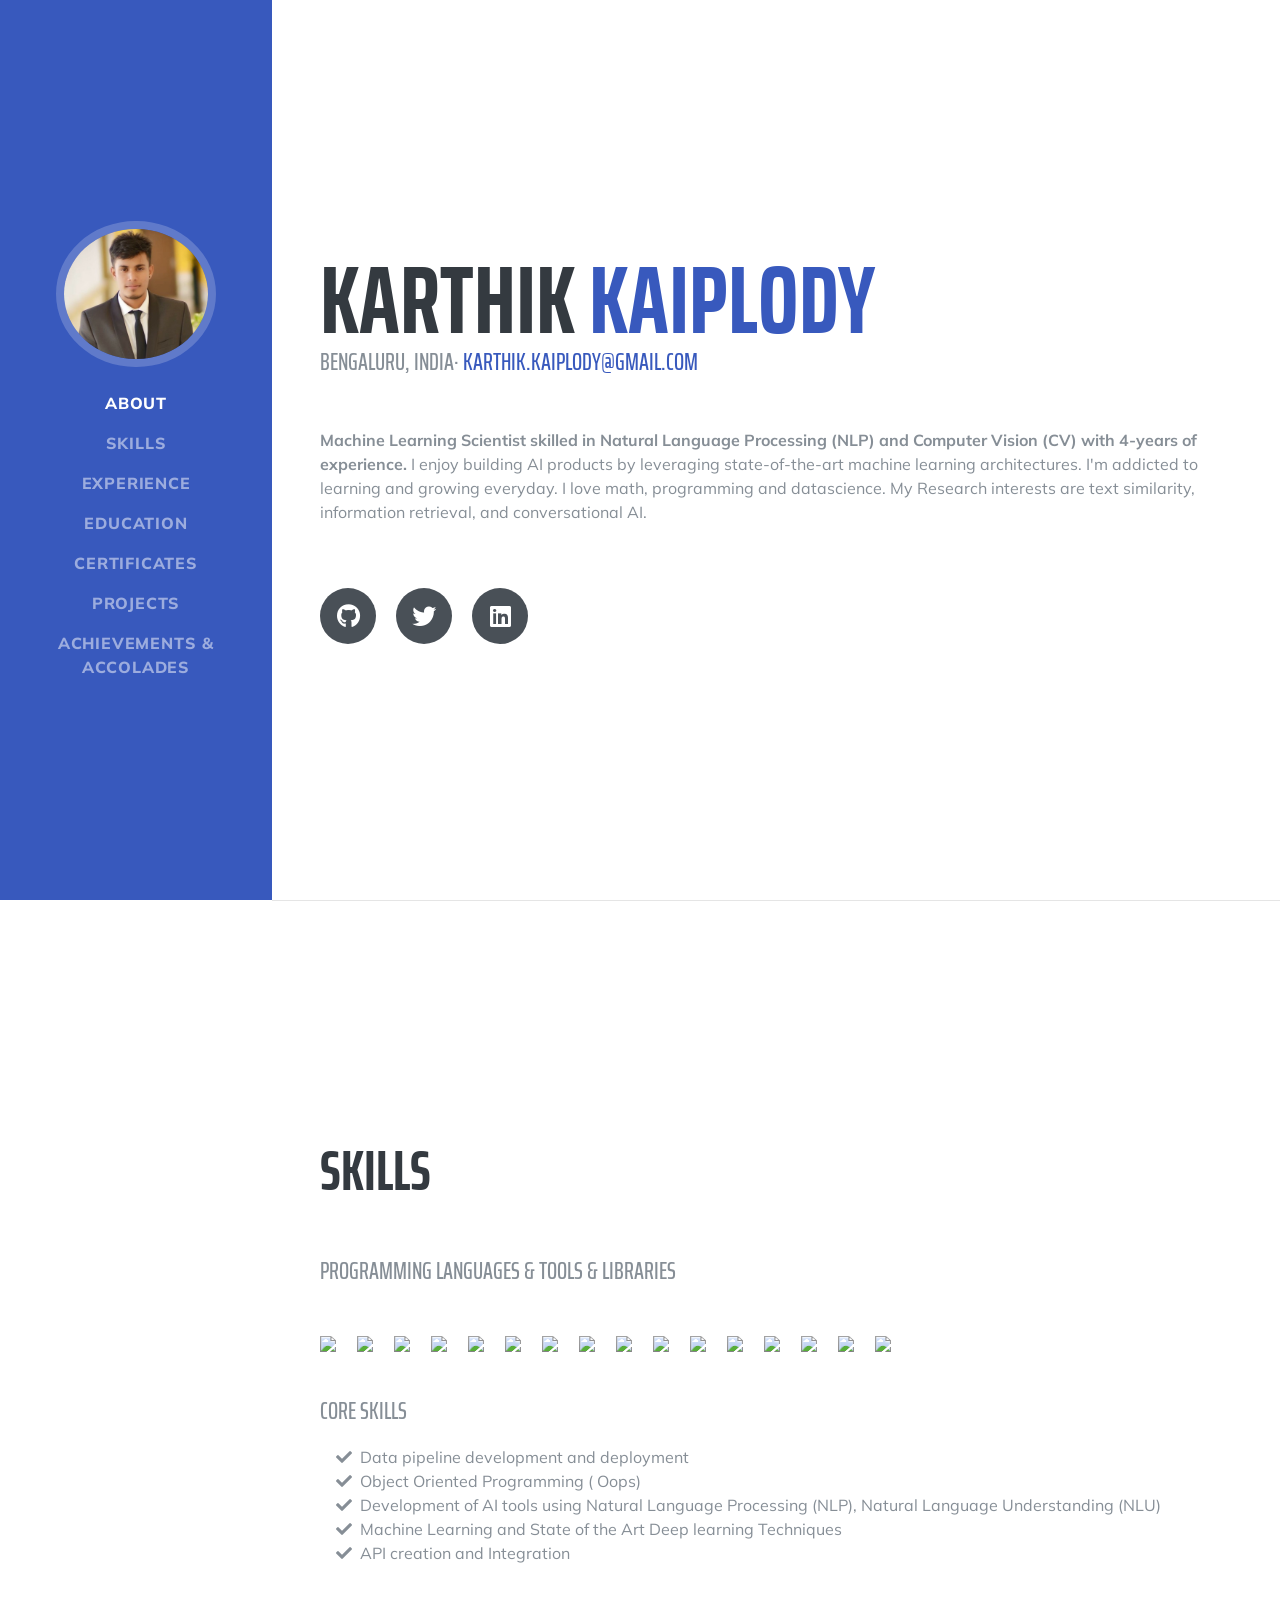
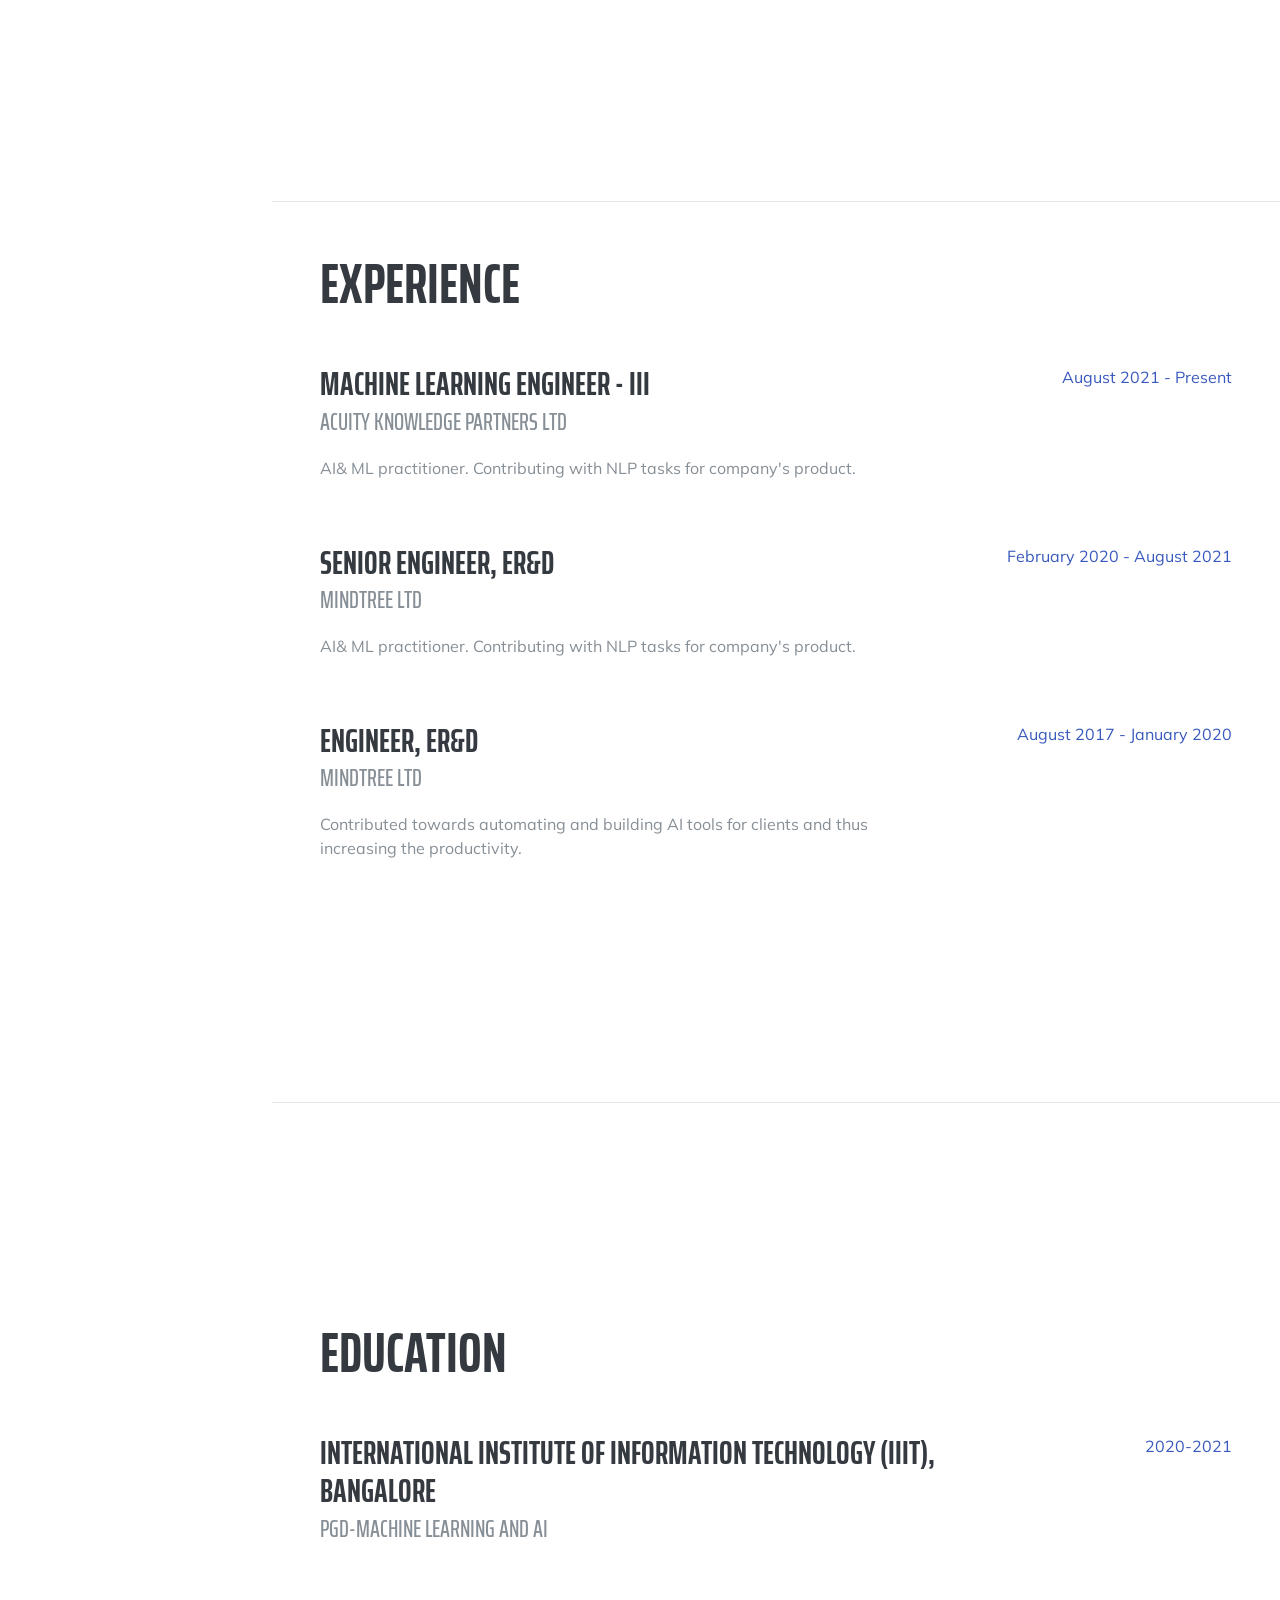
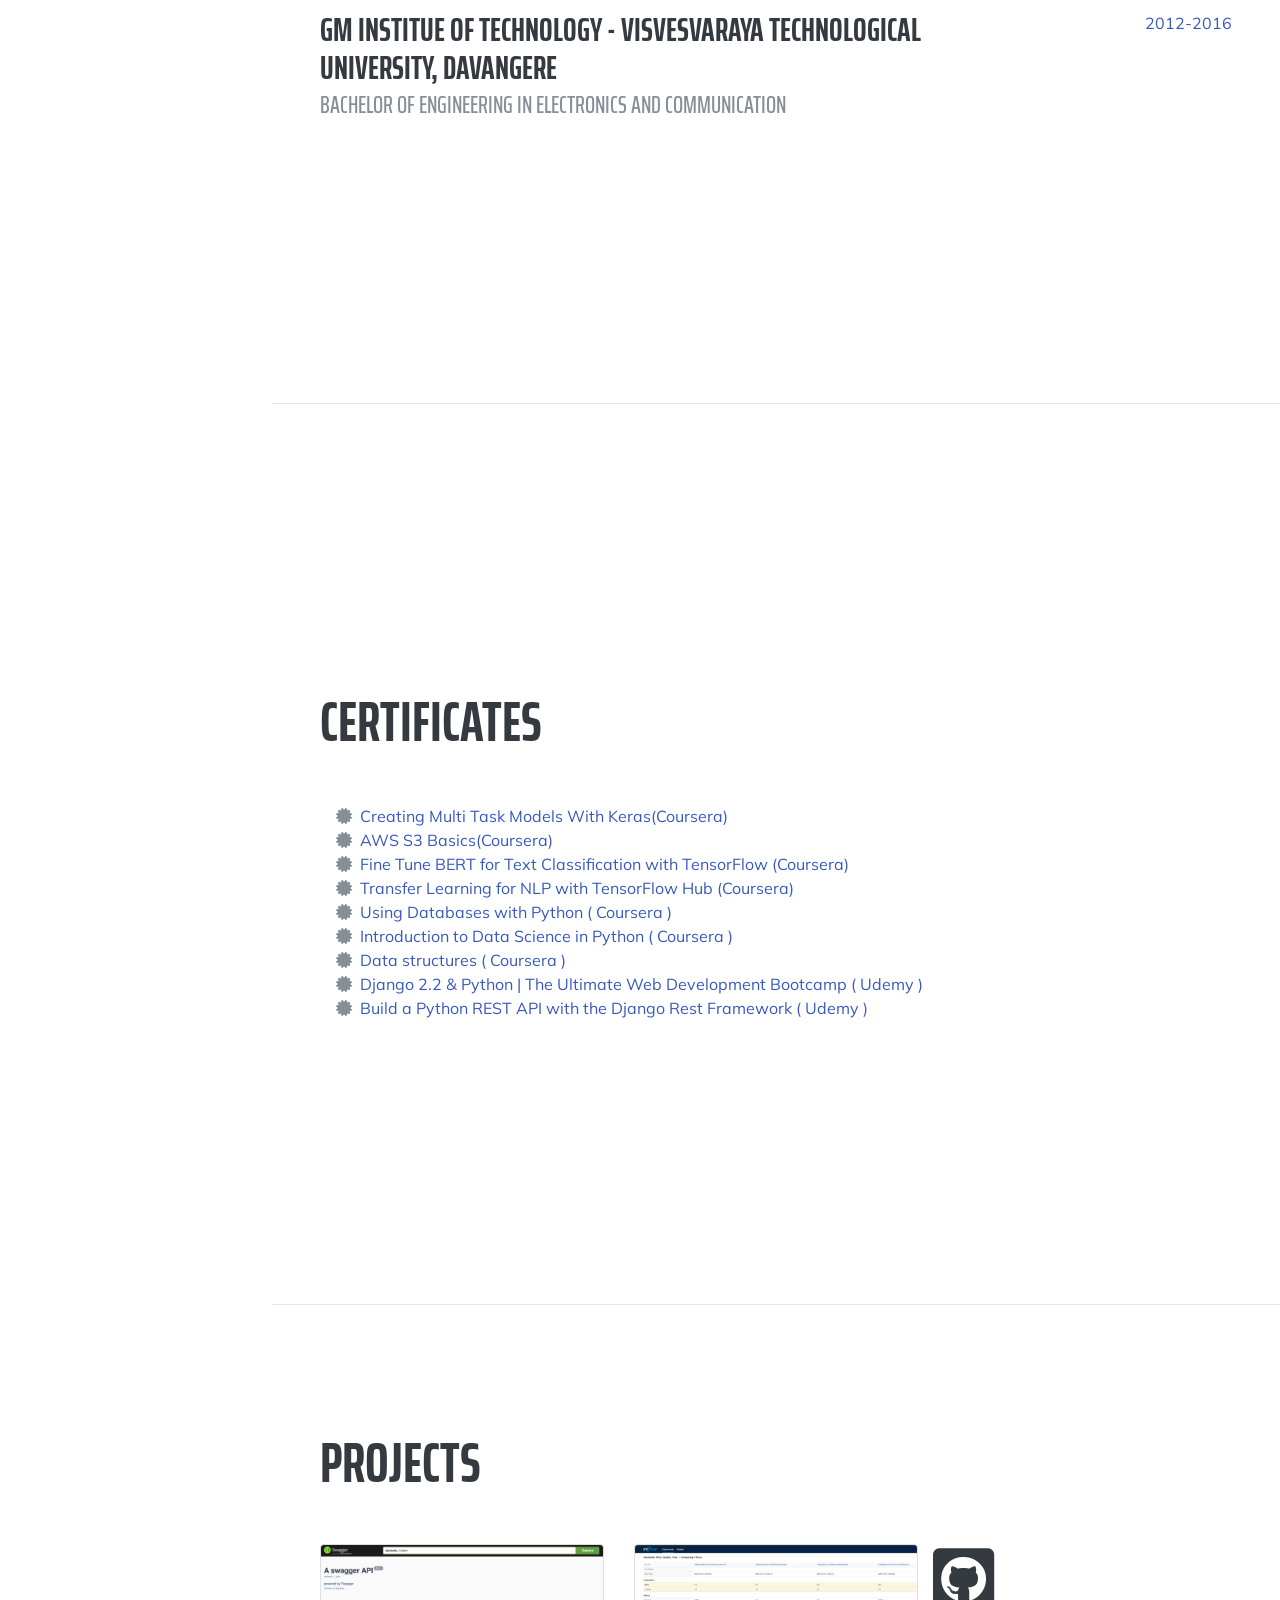
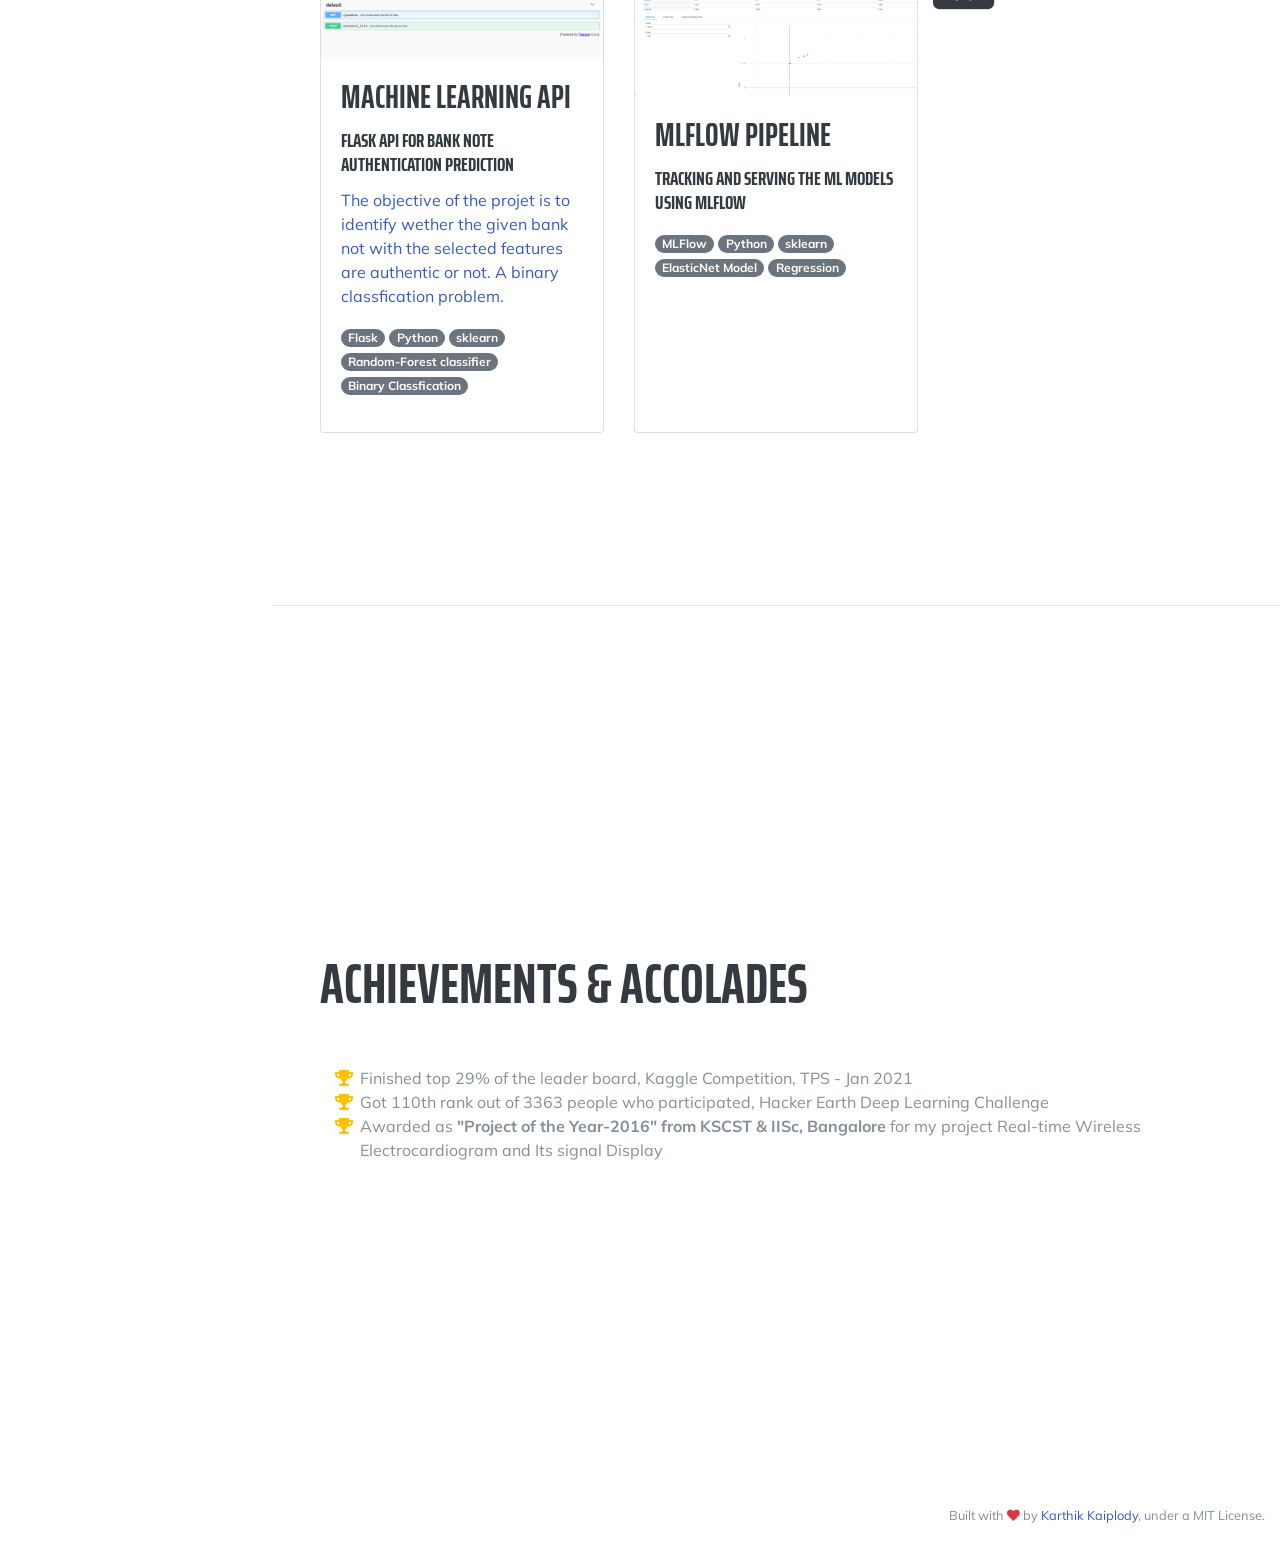
==== index.html @ 8c242974 "Update index.html" ====
<!DOCTYPE html>
<html lang="en">

<head>

  <meta charset="utf-8">
  <meta name="viewport" content="width=device-width, initial-scale=1, shrink-to-fit=no">
  <meta name="description" content="Machine Learning Engineer | Msc in ML & AI @LJMU | NLP">
  <meta name="author" content="Karthik Kaiplody <karthik.kaiplody@gmail.com>">

  <title>Portfolio - Karthik Kaiplody</title>

  <!-- Bootstrap core CSS -->
  <link href="static/vendor/bootstrap/css/bootstrap.min.css" rel="stylesheet">

  <!-- Custom fonts for this template -->
  <link href="https://fonts.googleapis.com/css?family=Saira+Extra+Condensed:500,700" rel="stylesheet">
  <link href="https://fonts.googleapis.com/css?family=Muli:400,400i,800,800i" rel="stylesheet">
  <link href="static/vendor/fontawesome-free/css/all.min.css" rel="stylesheet">

  <!-- Custom styles for this template -->
  <link href="static/css/resume.css" rel="stylesheet">
  <link rel="shortcut icon" href="static/img/K_Logo.png" type="image/x-icon">

</head>

<body id="page-top">

  <nav class="navbar navbar-expand-lg navbar-dark bg-primary fixed-top" id="sideNav">
    <a class="navbar-brand js-scroll-trigger" href="#page-top">
      <span class="d-block d-lg-none text-white subheading">Karthik Kaiplody</span>
      <span class="d-none d-lg-block">
        <img class="img-fluid img-profile rounded-circle mx-auto mb-2" src="static/img/ProfilePic.JPG" alt="">
      </span>
    </a>
    <button class="navbar-toggler" type="button" data-toggle="collapse" data-target="#navbarSupportedContent" aria-controls="navbarSupportedContent" aria-expanded="false" aria-label="Toggle navigation">
      <span class="navbar-toggler-icon"></span>
    </button>
    <div class="collapse navbar-collapse" id="navbarSupportedContent">
      <ul class="navbar-nav">
        <li class="nav-item">
          <a class="nav-link js-scroll-trigger" href="#about">About</a>
        </li>
        <li class="nav-item">
          <a class="nav-link js-scroll-trigger" href="#skills">Skills</a>
        </li>
        <li class="nav-item">
          <a class="nav-link js-scroll-trigger" href="#experience">Experience</a>
        </li>
        <li class="nav-item">
          <a class="nav-link js-scroll-trigger" href="#education">Education</a>
        </li>
         <li class="nav-item">
          <a class="nav-link js-scroll-trigger" href="#certificates">Certificates</a>
        </li>
        <li class="nav-item">
          <a class="nav-link js-scroll-trigger" href="#projects">Projects</a>
        </li> 
        <li class="nav-item">
          <a class="nav-link js-scroll-trigger" href="#awards">ACHIEVEMENTS &amp; ACCOLADES</a>
        </li>
      </ul>
    </div>
  </nav>

  <div class="container-fluid p-0">

    <section class="resume-section p-3 p-lg-5 d-flex align-items-center" id="about">
      <div class="w-100">
        <h1 class="mb-0">Karthik
          <span class="text-primary">Kaiplody</span>
        </h1>
        <div class="subheading mb-5">
          Bengaluru, India·
          <!-- (9611) ASK-4-IT! · -->
          <a href="mailto:karthik.kaiplody@gmail.com">karthik.kaiplody@gmail.com</a>
        </div>
        <p class="lead mb-5"><p><b>Machine Learning Scientist skilled in Natural Language Processing (NLP) and Computer Vision (CV) with 4-years of experience.</b> I enjoy building AI products by leveraging state-of-the-art machine learning architectures. I'm addicted to learning and growing everyday. I love math, programming and datascience. My Research interests are text similarity, information retrieval, and conversational AI.</p>
</p>
        <div class="social-icons">
        
        <br></br>
          
          <a href="https://github.com/KarthikKaiplody/" target="_blank">
            <i class="fab fa-github"></i>
          </a>
          
          <a href="https://twitter.com/KarthikKaiplody/" target="_blank">
            <i class="fab fa-twitter"></i>
          </a>
          
          <a href="https://www.linkedin.com/in/karthikkaiplody/" target="_blank">
            <i class="fab fa-linkedin"></i>
          </a>
          
        
<!--           
          <a href="" target="_blank">
            <i class="fab fa-dev"></i>
          </a> -->
          
          <!-- <a href="https://medium.com/@" target="_blank">
            <i class="fab fa-medium"></i>
          </a> -->
          
        </div>
      </div>
    </section>

    <hr class="m-0">

    <section class="resume-section p-3 p-lg-5 d-flex align-items-center" id="skills">
      <div class="w-100">
        <h2 class="mb-5">Skills</h2>

        <div class="subheading mb-3">Programming Languages &amp; Tools & Libraries</div>
        <ul class="list-inline dev-icons">
          
          <!-- <li class="list-inline-item">
            <i class="fab fa-python"></i>
          </li>
          
          <li class="list-inline-item">
            <i class="fab fa-markdown"></i>
          </li>
          
          <li class="list-inline-item">
            <i class="fab fa-git-alt"></i>
          </li>
          
          <li class="list-inline-item">
            <i class="fab fa-github"></i>
          </li>
          
          <li class="list-inline-item">
            <i class="fab fa-docker"></i>
          </li>
          
          <li class="list-inline-item">
            <i class="fab fa-digital-ocean"></i>
          </li>
          
          <li class="list-inline-item">
            <i class="fab fa-google"></i>
          </li>
          
          <li class="list-inline-item">
            <i class="fab fa-google-drive"></i>
          </li>
          
          <li class="list-inline-item">
            <i class="fab fa-slack"></i>
          </li>
          
          <li class="list-inline-item">
            <i class="fab fa-trello"></i>
          </li> -->
          
          <!-- <li class="list-inline-item">
            <i class="fab fa-apple"></i>
          </li>
          
          <li class="list-inline-item">
            <i class="fab fa-linux"></i>
          </li> -->
          
           
          <li class="list-inline-item">
            <i class="fab"><img height="50" src="https://www.vectorlogo.zone/logos/python/python-ar21.svg"></i>
          </li> 
          
          <li class="list-inline-item">
            <i class="fab"><img height="40" src="https://upload.wikimedia.org/wikipedia/commons/0/05/Scikit_learn_logo_small.svg"></i>
          </li>

          <li class="list-inline-item">
            <i class="fab"><img height="30" src="https://upload.wikimedia.org/wikipedia/commons/a/ae/Keras_logo.svg"></i>
          </li>
          
          <li class="list-inline-item">
            <i class="fab"><img height="50" src="https://www.vectorlogo.zone/logos/tensorflow/tensorflow-ar21.svg"></i>
          </li> 

          <li class="list-inline-item">
            <i class="fab"><img height="50" src="https://www.vectorlogo.zone/logos/pytorch/pytorch-ar21.svg"></i>
          </li> 
          <li class="list-inline-item">
            <i class="fab"><img height="50" src="https://upload.wikimedia.org/wikipedia/commons/3/31/NumPy_logo_2020.svg"></i>
          </li> 
          <li class="list-inline-item">
            <i class="fab"><img height="50" src="https://upload.wikimedia.org/wikipedia/commons/e/ed/Pandas_logo.svg"></i>
          </li>
          <li class="list-inline-item">
            <i class="fab"><img height="30" src="https://upload.wikimedia.org/wikipedia/commons/e/e4/Rasa_nlu_horizontal_purple.svg"></i>
          </li>
          
          
          <li class="list-inline-item">
            <i class="fab"><img height="50" src="https://www.vectorlogo.zone/logos/amazon_aws/amazon_aws-ar21.svg"></i>
          </li> 
          <li class="list-inline-item">
            <i class="fab"><img height="30" src="https://upload.wikimedia.org/wikipedia/commons/8/88/SpaCy_logo.svg"></i>
          </li>
<!--           
          <li class="list-inline-item">
            <i class="fab"><img height="30" src=""></i>
          </li> -->
          
          
          <li class="list-inline-item">
            <i class="fab"><img height="50" src="https://www.vectorlogo.zone/logos/linux/linux-ar21.svg"></i>
          </li> 
          <li class="list-inline-item">
            <i class="fab"><img height="30" src="https://www.vectorlogo.zone/logos/mysql/mysql-horizontal.svg"></i>
          </li> 
          <li class="list-inline-item">
            <i class="fab"><img height="30"src="https://www.vectorlogo.zone/logos/postgresql/postgresql-horizontal.svg"></i>
          </li> 
          <li class="list-inline-item">
            <i class="fab"><img height="30" src="https://www.vectorlogo.zone/logos/djangoproject/djangoproject-ar21.svg"></i>
          </li> 
          <li class="list-inline-item">
            <i class="fab"><img height="50" src="https://www.vectorlogo.zone/logos/pocoo_flask/pocoo_flask-ar21.svg"></i>
          </li> 
          <li class="list-inline-item">
            <i class="fab"><img height="50" src="https://www.vectorlogo.zone/logos/digitalocean/digitalocean-ar21.svg"></i>
          </li> 
         
        </ul>
         
        <div class="subheading mb-3">Core Skills</div>
        <ul class="fa-ul mb-0">
            <!-- <i class="fa-li fa fa-check"></i> -->
            <!-- APIs and web development, MongoDB</li> -->
            <li>
              <i class="fa-li fa fa-check"></i>
              Data pipeline development and deployment
            <li>
              <i class="fa-li fa fa-check"></i>
              Object Oriented Programming ( Oops) 
          <li>
            <i class="fa-li fa fa-check"></i>
            Development of AI tools using Natural Language Processing (NLP), Natural Language Understanding (NLU)</li>
          <li>
            <i class="fa-li fa fa-check"></i>
            Machine Learning and State of the Art Deep learning Techniques</li>
          <li>
            <i class="fa-li fa fa-check"></i>
            API creation and Integration</li>
          
          <!-- <li>
            <i class="fa-li fa fa-check"></i>
            Web scraping and web automation</li>
          <li>   -->
        </ul>
      </div>
    </section>

    <hr class="m-0">

    <section class="resume-section p-3 p-lg-5 d-flex justify-content-center" id="experience">
      <div class="w-100">
        <h2 class="mb-5">Experience</h2>

        <div class="resume-item d-flex flex-column flex-md-row justify-content-between mb-5">
          <div class="resume-content">
            <h3 class="mb-0">Machine Learning Engineer - III</h3>
            <div class="subheading mb-3">Acuity Knowledge Partners Ltd</div>
            <p>AI& ML practitioner. Contributing with NLP tasks for company&#39;s product.
</p>
            
            <!-- <p><a href="">Reference link.</a></p>
             -->
          </div>
          <div class="resume-date text-md-right">
            <span class="text-primary">August 2021 - Present</span>
          </div>
        </div>
        
        
        <div class="resume-item d-flex flex-column flex-md-row justify-content-between mb-5">
          <div class="resume-content">
            <h3 class="mb-0">Senior Engineer, ER&D</h3>
            <div class="subheading mb-3">Mindtree Ltd</div>
            <p>AI& ML practitioner. Contributing with NLP tasks for company&#39;s product.
</p>
            
            <!-- <p><a href="">Reference link.</a></p>
             -->
          </div>
          <div class="resume-date text-md-right">
            <span class="text-primary">February 2020 - August 2021</span>
          </div>
        </div>
        
        
        
        <div class="resume-item d-flex flex-column flex-md-row justify-content-between mb-5">
          <div class="resume-content">
            <h3 class="mb-0">Engineer, ER&D</h3>
            <div class="subheading mb-3">Mindtree Ltd</div>
            <p>Contributed towards automating and building AI tools for clients and thus increasing the productivity.
</p>
            
            <!-- <p><a href="">Reference link.</a></p> -->
            
          </div>
          <div class="resume-date text-md-right">
            <span class="text-primary">August 2017 - January 2020</span>
          </div>
        </div>
    </section>

    <hr class="m-0">

    <section class="resume-section p-3 p-lg-5 d-flex align-items-center" id="education">
      <div class="w-100">
        <h2 class="mb-5">Education</h2>
       
<!--         <div class="resume-item d-flex flex-column flex-md-row justify-content-between mb-5">
          <div class="resume-content">
            <h3 class="mb-0">Liverpool John Moores University, United Kingdom</h3>
            <div class="subheading mb-3">Master of Science in Machine Learning & AI </div>
            <div></div>
            <p></p>
          </div>
          <div class="resume-date text-md-right">
            <span class="text-primary">2020 - Present</span>
          </div>
        </div>
         -->
        
        
        <div class="resume-item d-flex flex-column flex-md-row justify-content-between mb-5">
          <div class="resume-content">
            <h3 class="mb-0">International Institute of Information Technology (IIIT), Bangalore</h3>
            <div class="subheading mb-3">PGD-Machine learning and AI</div>
            <div></div>
            <p></p>
          </div>
          <div class="resume-date text-md-right">
            <span class="text-primary">2020-2021</span>
          </div>
        </div>
        
        
        
        <div class="resume-item d-flex flex-column flex-md-row justify-content-between mb-5">
          <div class="resume-content">
            <h3 class="mb-0">GM Institue of Technology - Visvesvaraya Technological University, Davangere</h3>
            <div class="subheading mb-3">Bachelor of Engineering in Electronics and Communication</div>
            <div></div>
            <p></p>
          </div>
          <div class="resume-date text-md-right">
            <span class="text-primary">2012-2016</span>
          </div>
        </div>
        
        
        
        <!-- <p>For a detailed reference about this section, please visit <a href="" target="_blank">this link</a>.</p> -->
        
        
      </div>
    </section>

    <hr class="m-0">

<!-- Certificates -->
    <section class="resume-section p-3 p-lg-5 d-flex align-items-center" id="certificates">
      <div class="w-100">
        <h2 class="mb-5">Certificates</h2>
        <ul class="fa-ul mb-0">
          <li>
            <i class="fa-li fa fa-certificate"></i>
            <a href="https://www.coursera.org/account/accomplishments/certificate/TMHFP973WDZ8"> Creating Multi Task Models With Keras(Coursera)</a> 
          <li>
            <i class="fa-li fa fa-certificate"></i>
            <a href="https://www.coursera.org/account/accomplishments/certificate/RWXEYRHFT66J"> AWS S3 Basics(Coursera)</a> 
          <li>
            <i class="fa-li fa fa-certificate"></i>
            <a href="https://www.coursera.org/account/accomplishments/certificate/PGAU36YNH8A8">Fine Tune BERT for Text Classification with TensorFlow (Coursera)</a> 
          <li>
            <i class="fa-li fa fa-certificate"></i>
            <a href="https://www.coursera.org/account/accomplishments/certificate/8HBQ4E83Y885">Transfer Learning for NLP with TensorFlow Hub (Coursera)</a> 
          <li>
            <i class="fa-li fa fa-certificate"></i>
            <a href="https://coursera.org/share/9dacb04a7462bedfce28c440a9e61e9b"> Using Databases with Python ( Coursera )</a>  
          <li>
            <i class="fa-li fa fa-certificate"></i>
            <a href="https://coursera.org/share/ae521ed28606b5bf72441e25f0d8a642">Introduction to Data Science in Python ( Coursera )</a>
          <li>
            <i class="fa-li fa fa-certificate"></i>        
            <a href="https://coursera.org/share/e1729cd5aeaa2b83625085910c49bb72">Data structures ( Coursera )</a> 
          <li>
            <i class="fa-li fa fa-certificate"></i>        
            <a href="https://www.udemy.com/certificate/UC-TWPWUTTP/">Django 2.2 &amp; Python | The Ultimate Web Development Bootcamp  ( Udemy )</a>     
          <li>
            <i class="fa-li fa fa-certificate"></i>        
            <a href="https://www.udemy.com/certificate/UC-BDQFC0GH/"> Build a Python REST API with the Django Rest Framework ( Udemy )</a>   
        </ul> 
      
    </section>


    <hr class="m-0">

    <section class="resume-section p-3 p-lg-5 d-flex align-items-center" id="projects">
      <div class="w-100">
        <h2 class="mb-5">Projects</h2>
        <!-- <p> This section contains awesome projects that I've worked on</p> -->
        <!-- Begins card -->
        <div class="row">
          <div class="col-md-4 mb-5">
            <div class="card h-100">
              <a href="https://github.com/KarthikKaiplody/ML_Apps/tree/master/Bank_Note_Authentication_App"><img src="static/img/API_screenshot.png" class="card-img-top" alt="project-name">
              <div class="card-body">
                <h3 class="card-title">Machine Learning API</h3>
                <h5 class="card-title">Flask API For Bank Note Authentication Prediction</h5>
                <p class="card-text">The objective of the projet is to identify wether the given bank not with the selected features are authentic or not. A binary classfication problem.</p>
                <p>
                  <span class="badge badge-pill badge-secondary">Flask</span>
                  <span class="badge badge-pill badge-secondary">Python</span>
                  <span class="badge badge-pill badge-secondary">sklearn</span>
                  <span class="badge badge-pill badge-secondary">Random-Forest classifier</span>
                  <span class="badge badge-pill badge-secondary">Binary Classfication</span>
                </p>
              </a>
              </div>
              <!-- <div class="card-footer">
                
                <a href="https://github.com/KarthikKaiplody/ML_Apps/tree/master/Bank_Note_Authentication_App" class="text-dark" target="_blank">
                  <i class="fab fa-github-square fa-2x"></i>
                </a>
                
                <a href="https://github.com/KarthikKaiplody/ML_Apps/tree/master/Bank_Note_Authentication_App" class="btn btn-dark float-right" target="_blank">View project</a>
              </div> -->
            </div>
          </div>
          <div class="col-md-4 mb-5">
            <div class="card h-100">
              <a href="https://github.com/karthikkaiplody/MLFlow-Prod"><img src="static/img/MLFlow_Dashboard.png" class="card-img-top" alt="project-name">
              <div class="card-body">
              <h3 class="card-title">MLFlow pipeline</h3>
              <h5 class="card-title">Tracking and Serving the ML models using MLFlow</h5>
              <p class="card-text"></p>
               <p>
                 <span class="badge badge-pill badge-secondary">MLFlow</span>
                 <span class="badge badge-pill badge-secondary">Python</span>
                 <span class="badge badge-pill badge-secondary">sklearn</span>
                 <span class="badge badge-pill badge-secondary">ElasticNet Model</span>
                 <span class="badge badge-pill badge-secondary">Regression</span>
               </p>
              </a>
              </div>
            </div>
          </div>
  
              
                  
          <!-- <div class="col-md-4 mb-5">
            <div class="card h-100">
              <img src="" class="card-img-top" alt="project-name1">
              <div class="card-body">
                <h3 class="card-title">project-name1</h3>
                <h5 class="card-title">Deep Learning Project</h5>
                <p class="card-text">description</p>
                <p>
                  
                  <span class="badge badge-pill badge-secondary">Python</span>
                  
                  <span class="badge badge-pill badge-secondary">Tensorflow 2.0</span>
                  
                  <span class="badge badge-pill badge-secondary">Keras</span>
                  
                  <span class="badge badge-pill badge-secondary">Deep Learning</span>
                  
                </p>
              </div>
              <div class="card-footer">
                
                <a href="" class="text-dark" target="_blank">
                  <i class="fab fa-github-square fa-2x"></i>
                </a>
                
                <a href="" class="btn btn-dark float-right" target="_blank">View project</a>
              </div>
            </div>
          </div> -->
          
          <a href="https://github.com/karthikkaiplody" class="text-dark" target="_blank" >
            <i class="fab fa-github-square fa-2x " style="font-size: 70px;"></i>
          </a>    
    </section>
    

    <hr class="m-0">

    <section class="resume-section p-3 p-lg-5 d-flex align-items-center" id="awards">
      <div class="w-100">
        <h2 class="mb-5">ACHIEVEMENTS &amp; ACCOLADES</h2>
        <ul class="fa-ul mb-0">
          
          <li>
            <i class="fa-li fa fa-trophy text-warning"></i>
            Finished top 29% of the leader board, Kaggle Competition, TPS - Jan 2021</li>
          <li>
            <i class="fa-li fa fa-trophy text-warning"></i>
            Got 110th rank out of 3363 people who participated, Hacker Earth Deep Learning Challenge</li>
          <li>
            <i class="fa-li fa fa-trophy text-warning"></i>
            Awarded as <b>"Project of the Year-2016" from KSCST & IISc, Bangalore</b> for my project Real-time Wireless Electrocardiogram and Its signal Display</li>  

          
        </ul>
      </div>
    </section>
    
    <div class="container">
    <p class="small float-right">Built with <i class="fas fa-heart text-danger"></i> by <a href="#" target="_blank">Karthik Kaiplody</a>, under a MIT License.</p>
    </div>
  </div>

  <!-- Bootstrap core JavaScript -->
  <script src="static/vendor/jquery/jquery.min.js"></script>
  <script src="static/vendor/bootstrap/js/bootstrap.bundle.min.js"></script>

  <!-- Plugin JavaScript -->
  <script src="static/vendor/jquery-easing/jquery.easing.min.js"></script>

  <!-- Custom scripts for this template -->
  <script src="static/js/resume.min.js"></script>

</body>

</html>
---- static/css/resume.css ----
/*!
 * Start Bootstrap - Resume v5.0.7 (https://startbootstrap.com/template-overviews/resume)
 * Copyright 2013-2019 Start Bootstrap
 * Licensed under MIT (https://github.com/BlackrockDigital/startbootstrap-resume/blob/master/LICENSE)
 */

body {
  font-family: 'Muli', -apple-system, BlinkMacSystemFont, 'Segoe UI', Roboto, 'Helvetica Neue', Arial, sans-serif, 'Apple Color Emoji', 'Segoe UI Emoji', 'Segoe UI Symbol', 'Noto Color Emoji';
  padding-top: 54px;
  color: #868e96;
}

@media (min-width: 992px) {
  body {
    padding-top: 0;
    padding-left: 17rem;
  }
}

h1,
h2,
h3,
h4,
h5,
h6 {
  font-family: 'Saira Extra Condensed', -apple-system, BlinkMacSystemFont, 'Segoe UI', Roboto, 'Helvetica Neue', Arial, sans-serif, 'Apple Color Emoji', 'Segoe UI Emoji', 'Segoe UI Symbol', 'Noto Color Emoji';
  font-weight: 700;
  text-transform: uppercase;
  color: #343a40;
}

h1 {
  font-size: 6rem;
  line-height: 5.5rem;
}

h2 {
  font-size: 3.5rem;
}

h3 {
  font-size: 2rem;
}

p.lead {
  font-size: 1.15rem;
  font-weight: 400;
}

.subheading {
  text-transform: uppercase;
  font-weight: 500;
  font-family: 'Saira Extra Condensed', -apple-system, BlinkMacSystemFont, 'Segoe UI', Roboto, 'Helvetica Neue', Arial, sans-serif, 'Apple Color Emoji', 'Segoe UI Emoji', 'Segoe UI Symbol', 'Noto Color Emoji';
  font-size: 1.5rem;
}

.social-icons a {
  display: inline-block;
  height: 3.5rem;
  width: 3.5rem;
  background-color: #495057;
  color: #fff !important;
  border-radius: 100%;
  text-align: center;
  font-size: 1.5rem;
  line-height: 3.5rem;
  margin-right: 1rem;
}

.social-icons a:last-child {
  margin-right: 0;
}

.social-icons a:hover {
  background-color: #3859bd;
}

.dev-icons {
  font-size: 3rem;
}

.dev-icons .list-inline-item i:hover {
  color: #3859bd;
}

#sideNav .navbar-nav .nav-item .nav-link {
  font-weight: 800;
  letter-spacing: 0.05rem;
  text-transform: uppercase;
}

#sideNav .navbar-toggler:focus {
  outline-color: #5b7ad6;
}

@media (min-width: 992px) {
  #sideNav {
    text-align: center;
    position: fixed;
    top: 0;
    left: 0;
    display: -webkit-box;
    display: -ms-flexbox;
    display: flex;
    -webkit-box-orient: vertical;
    -webkit-box-direction: normal;
    -ms-flex-direction: column;
    flex-direction: column;
    width: 17rem;
    height: 100vh;
  }
  #sideNav .navbar-brand {
    display: -webkit-box;
    display: -ms-flexbox;
    display: flex;
    margin: auto auto 0;
    padding: 0.5rem;
  }
  #sideNav .navbar-brand .img-profile {
    max-width: 10rem;
    max-height: 10rem;
    border: 0.5rem solid rgba(255, 255, 255, 0.2);
  }
  #sideNav .navbar-collapse {
    display: -webkit-box;
    display: -ms-flexbox;
    display: flex;
    -webkit-box-align: start;
    -ms-flex-align: start;
    align-items: flex-start;
    -webkit-box-flex: 0;
    -ms-flex-positive: 0;
    flex-grow: 0;
    width: 100%;
    margin-bottom: auto;
  }
  #sideNav .navbar-collapse .navbar-nav {
    -webkit-box-orient: vertical;
    -webkit-box-direction: normal;
    -ms-flex-direction: column;
    flex-direction: column;
    width: 100%;
  }
  #sideNav .navbar-collapse .navbar-nav .nav-item {
    display: block;
  }
  #sideNav .navbar-collapse .navbar-nav .nav-item .nav-link {
    display: block;
  }
}

icon.container {
  height: 200px;
  position: relative;
  border: 3px solid green;
}

icon.center {
  margin: 0;
  position: absolute;
  top: 50%;
  left: 50%;
  -ms-transform: translate(-50%, -50%);
  transform: translate(-50%, -50%);
}



section.resume-section {
  padding-top: 5rem !important;
  padding-bottom: 5rem !important;
  max-width: 75rem;
}

section.resume-section .resume-item .resume-date {
  min-width: none;
}

@media (min-width: 768px) {
  section.resume-section {
    min-height: 100vh;
  }
  section.resume-section .resume-item .resume-date {
    min-width: 18rem;
  }
}

@media (min-width: 992px) {
  section.resume-section {
    padding-top: 3rem !important;
    padding-bottom: 3rem !important;
  }
}

.bg-primary {
  background-color: #3859bd !important;
}

.text-primary {
  color: #3859bd !important;
}

a {
  color: #3859bd;
}

a:hover, a:focus, a:active {
  color: #223c8c;
}
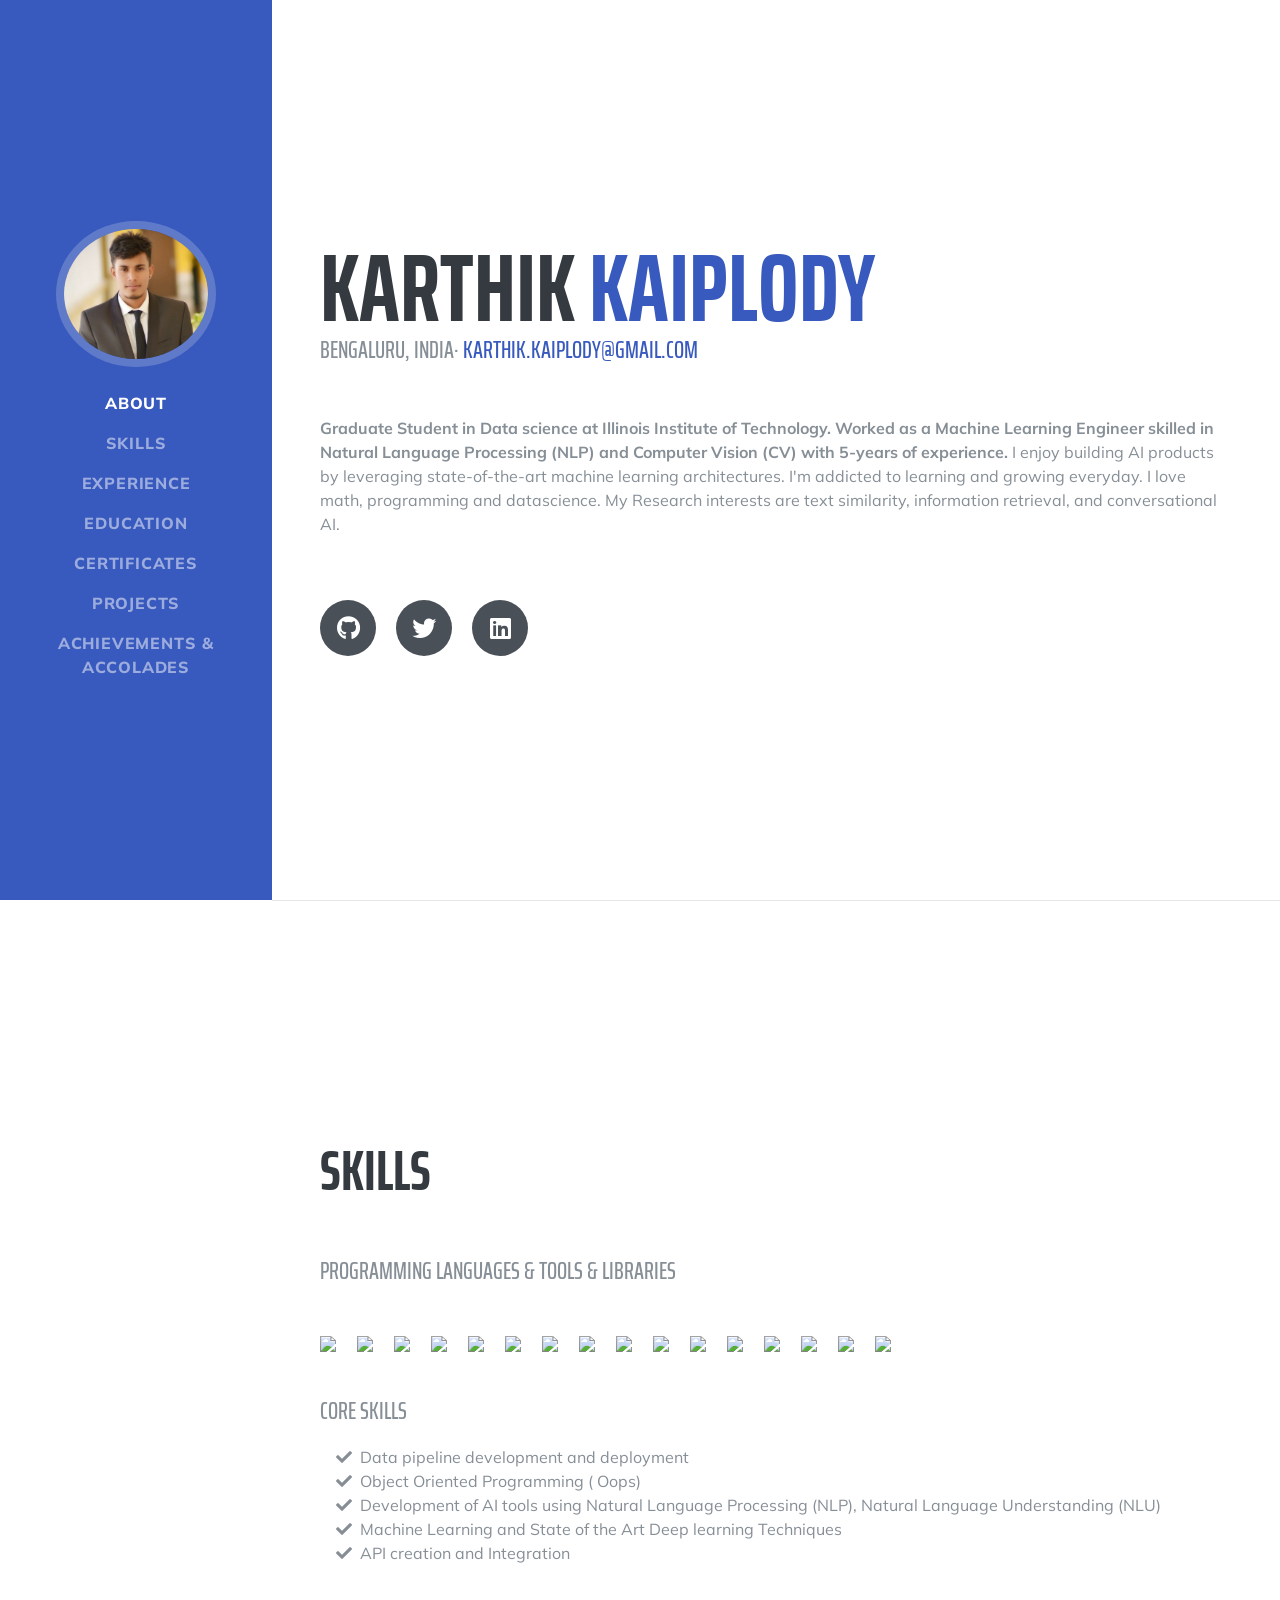
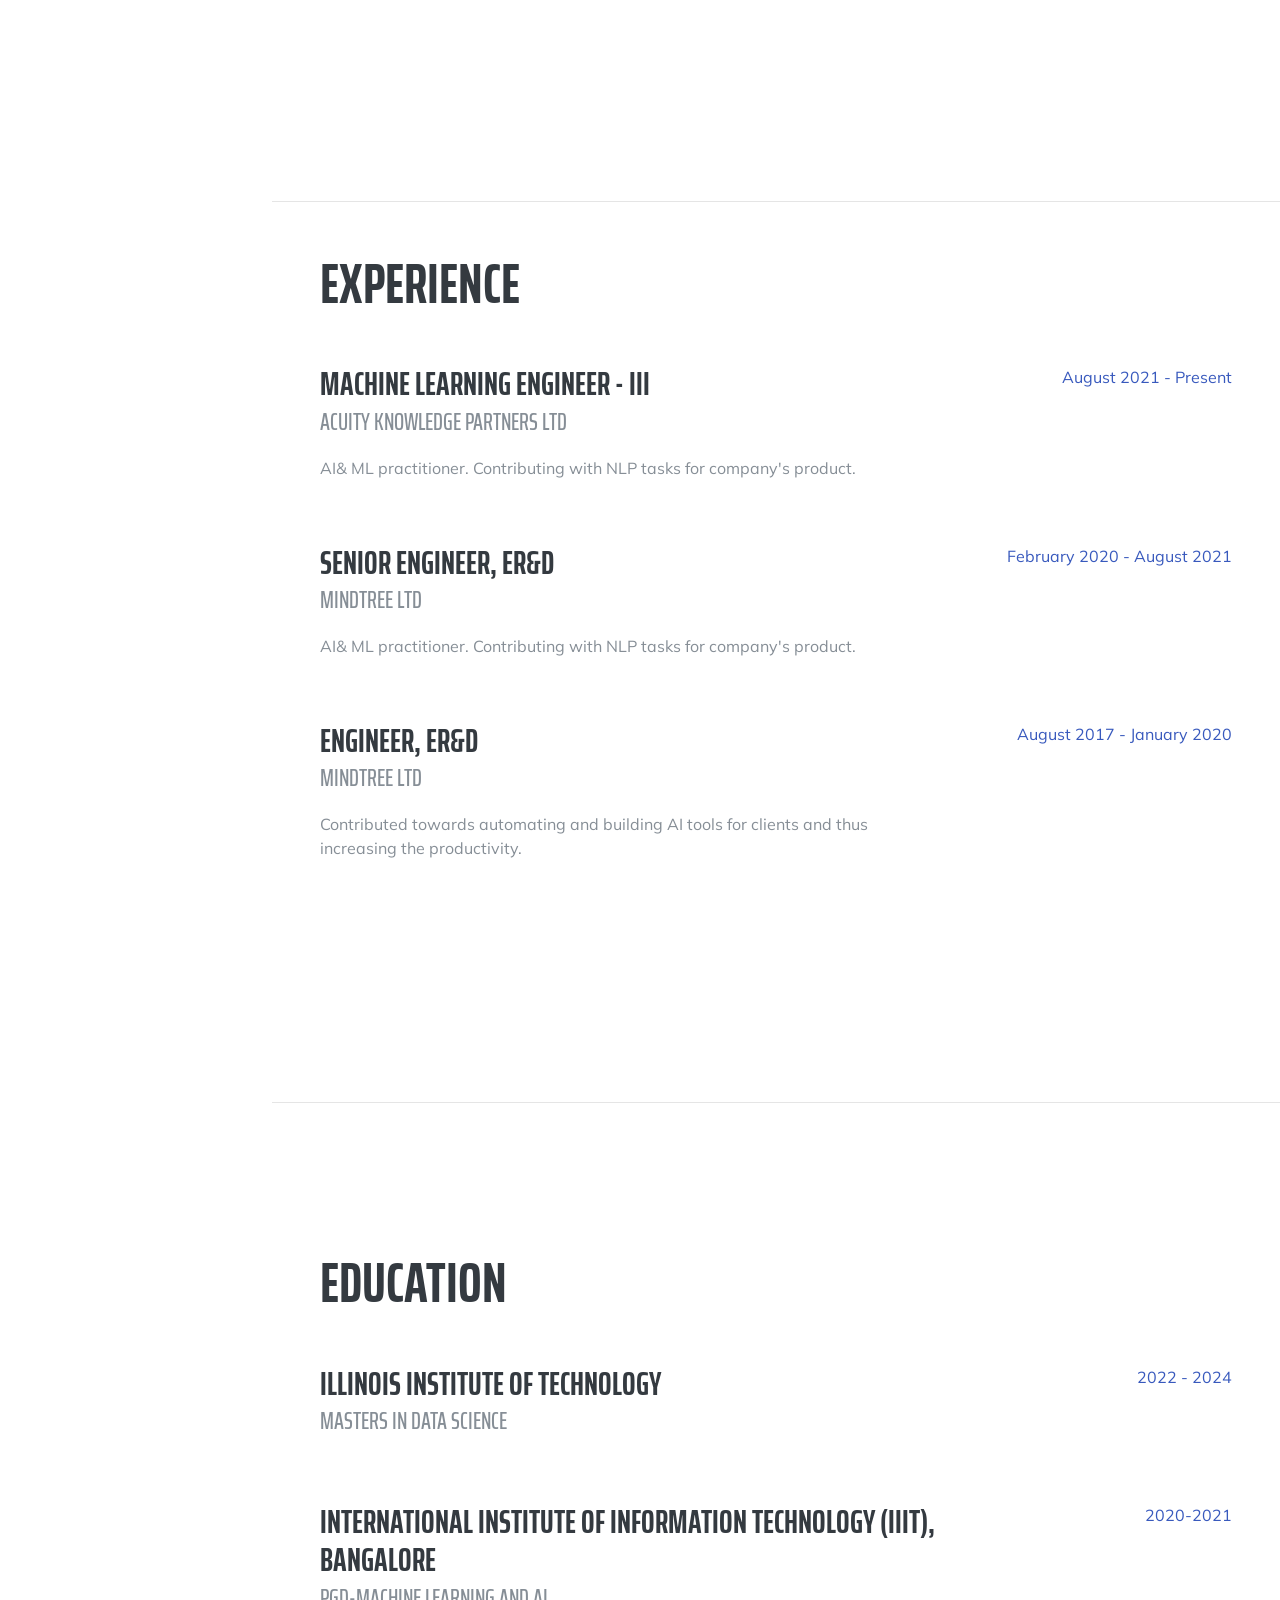
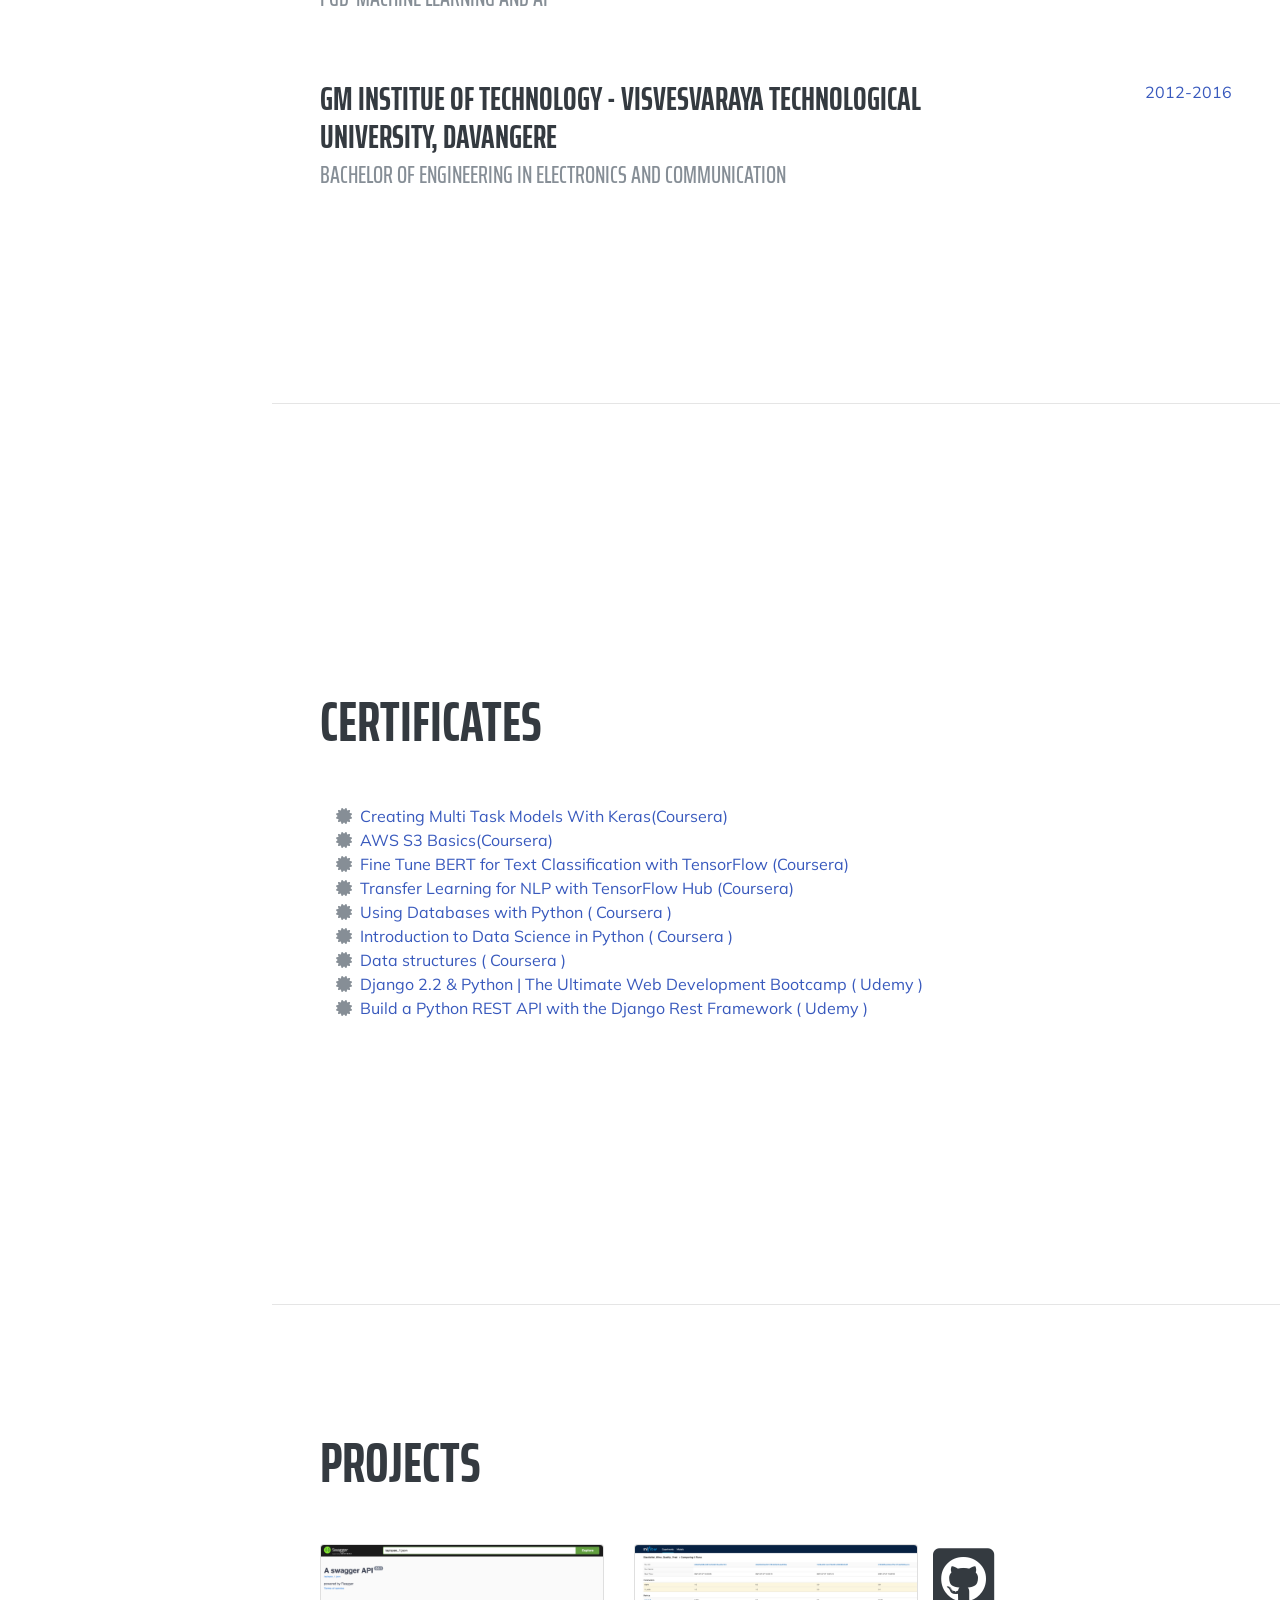
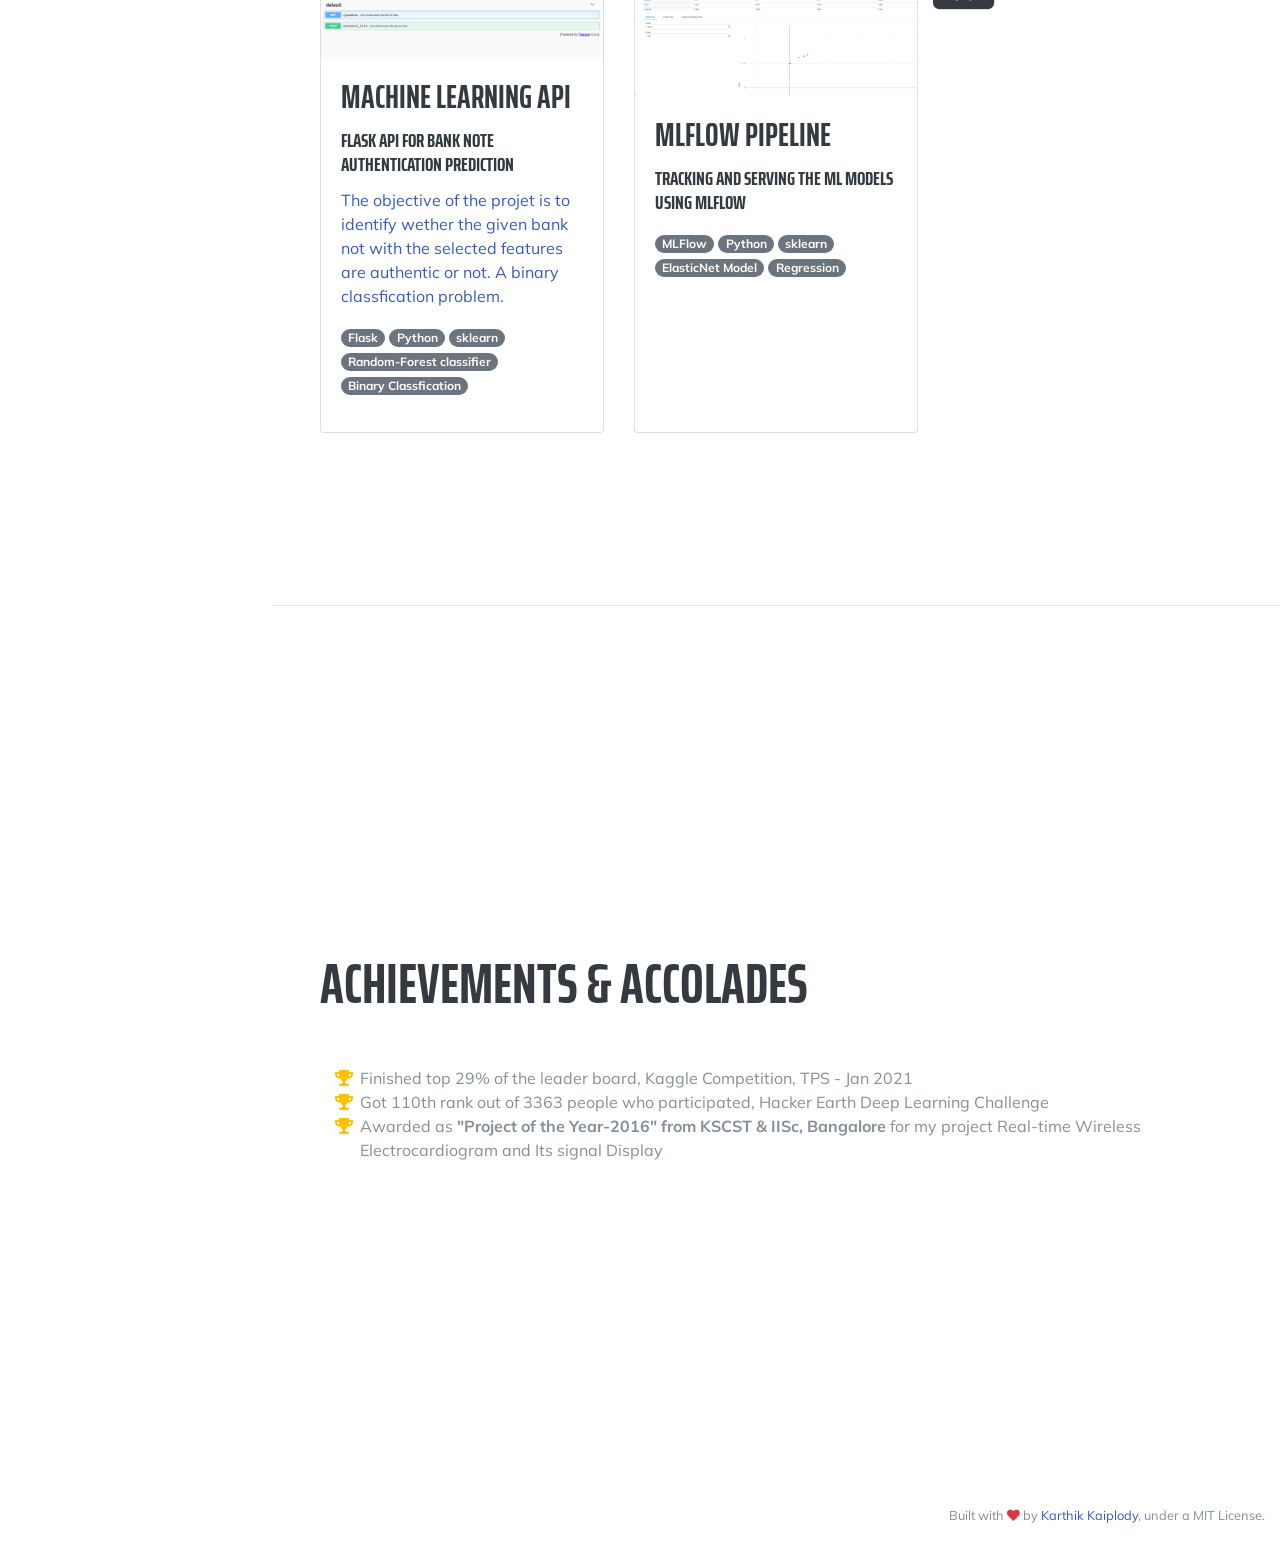
==== commit 57777d66: "Update present profile." ====
--- a/index.html
+++ b/index.html
@@ -75,7 +75,7 @@
           <!-- (9611) ASK-4-IT! · -->
           <a href="mailto:karthik.kaiplody@gmail.com">karthik.kaiplody@gmail.com</a>
         </div>
-        <p class="lead mb-5"><p><b>Machine Learning Scientist skilled in Natural Language Processing (NLP) and Computer Vision (CV) with 4-years of experience.</b> I enjoy building AI products by leveraging state-of-the-art machine learning architectures. I'm addicted to learning and growing everyday. I love math, programming and datascience. My Research interests are text similarity, information retrieval, and conversational AI.</p>
+        <p class="lead mb-5"><p><b>Graduate Student in Data science at Illinois Institute of Technology. Worked as a Machine Learning Engineer skilled in Natural Language Processing (NLP) and Computer Vision (CV) with 5-years of experience.</b> I enjoy building AI products by leveraging state-of-the-art machine learning architectures. I'm addicted to learning and growing everyday. I love math, programming and datascience. My Research interests are text similarity, information retrieval, and conversational AI.</p>
 </p>
         <div class="social-icons">
         
@@ -317,18 +317,17 @@
       <div class="w-100">
         <h2 class="mb-5">Education</h2>
        
-<!--         <div class="resume-item d-flex flex-column flex-md-row justify-content-between mb-5">
+        <div class="resume-item d-flex flex-column flex-md-row justify-content-between mb-5">
           <div class="resume-content">
-            <h3 class="mb-0">Liverpool John Moores University, United Kingdom</h3>
-            <div class="subheading mb-3">Master of Science in Machine Learning & AI </div>
+            <h3 class="mb-0">Illinois Institute of Technology</h3>
+            <div class="subheading mb-3">Masters in Data Science</div>
             <div></div>
             <p></p>
           </div>
           <div class="resume-date text-md-right">
-            <span class="text-primary">2020 - Present</span>
-          </div>
-        </div>
-         -->
+            <span class="text-primary">2022 - 2024</span>
+          </div>
+        </div>
         
         
         <div class="resume-item d-flex flex-column flex-md-row justify-content-between mb-5">
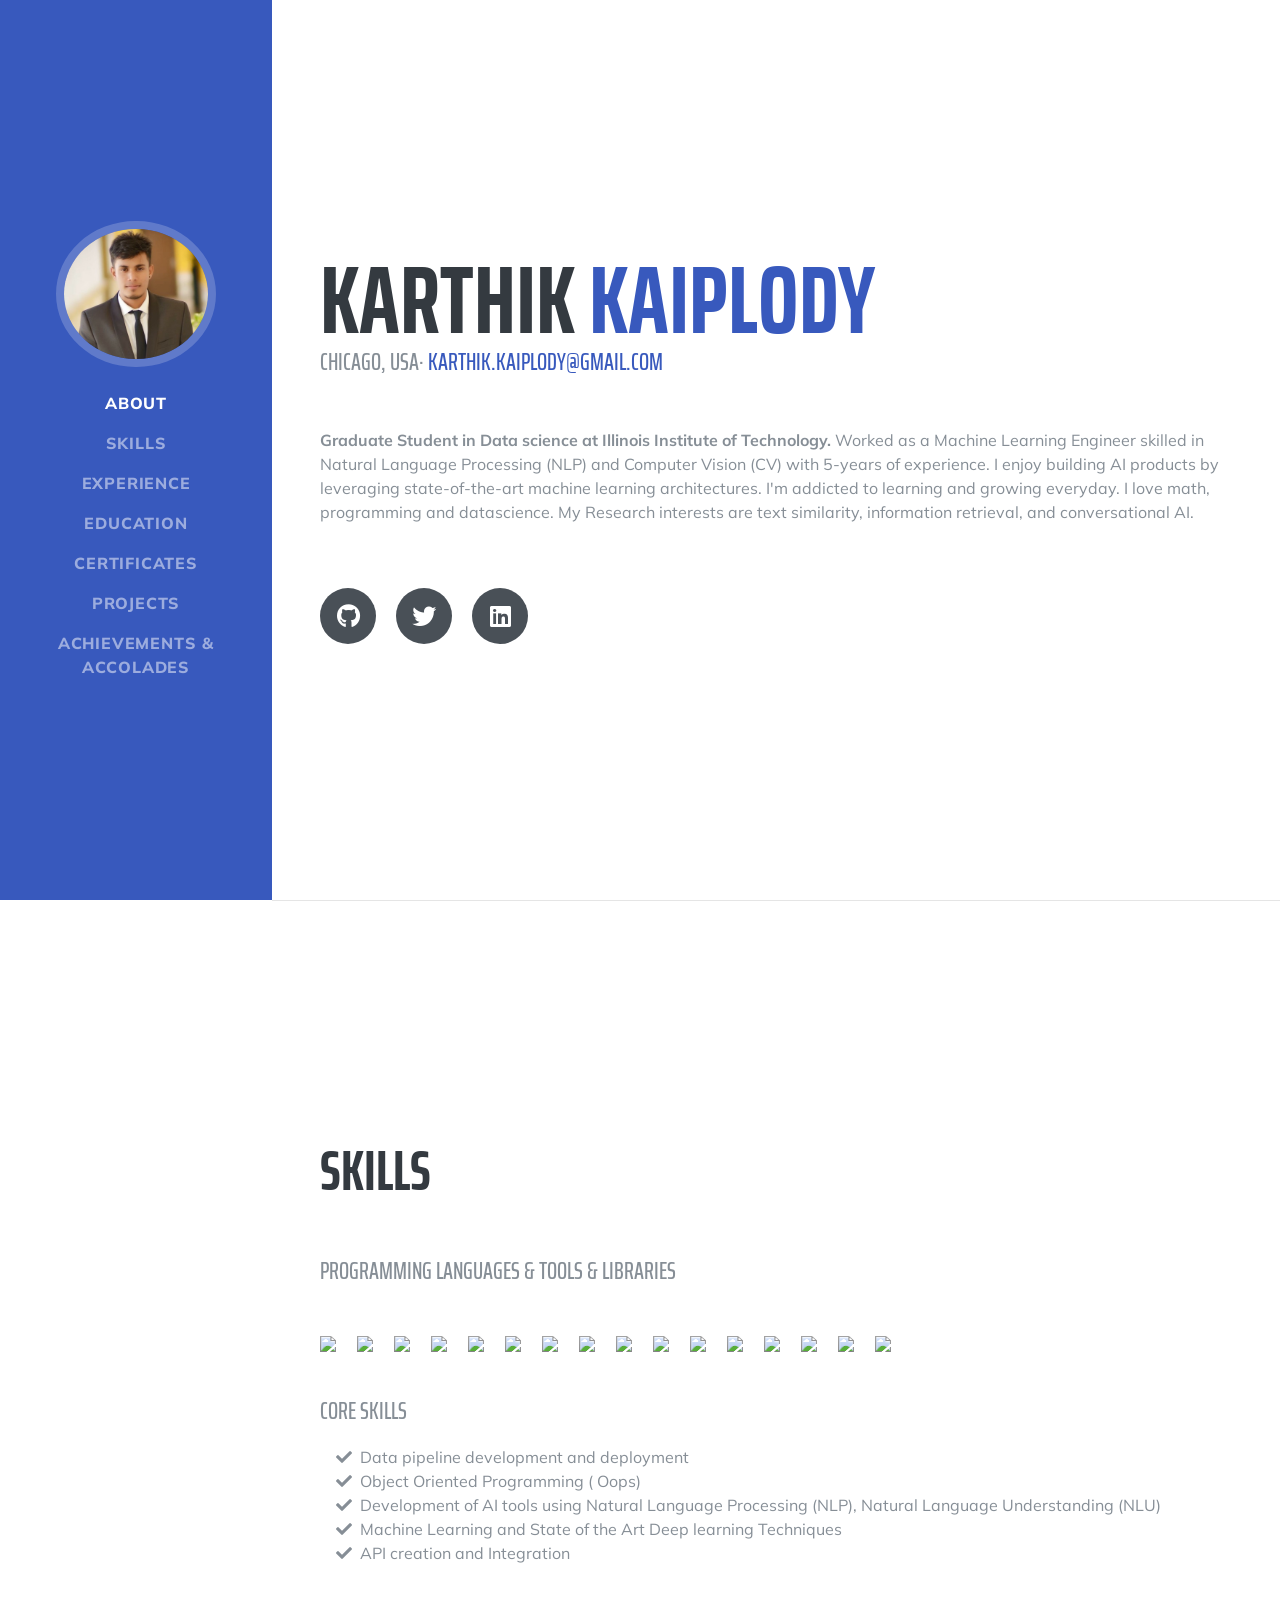
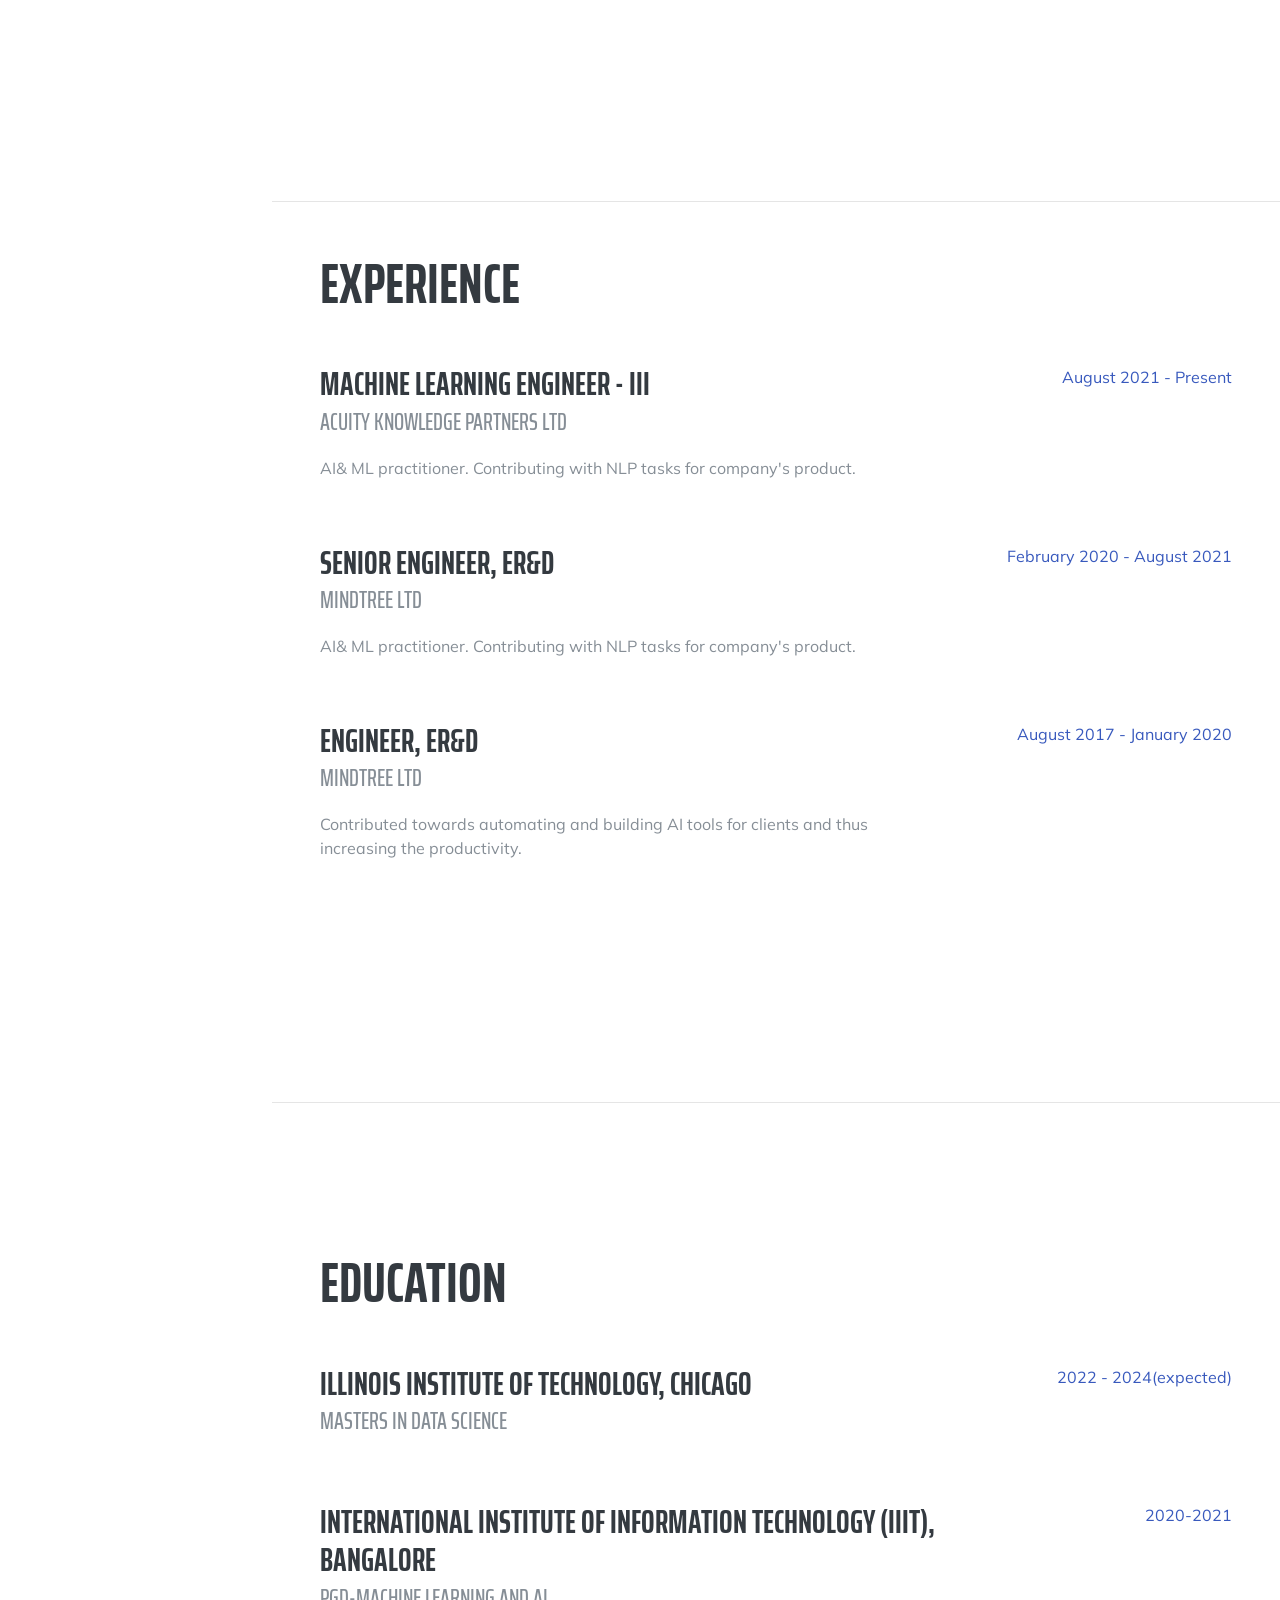
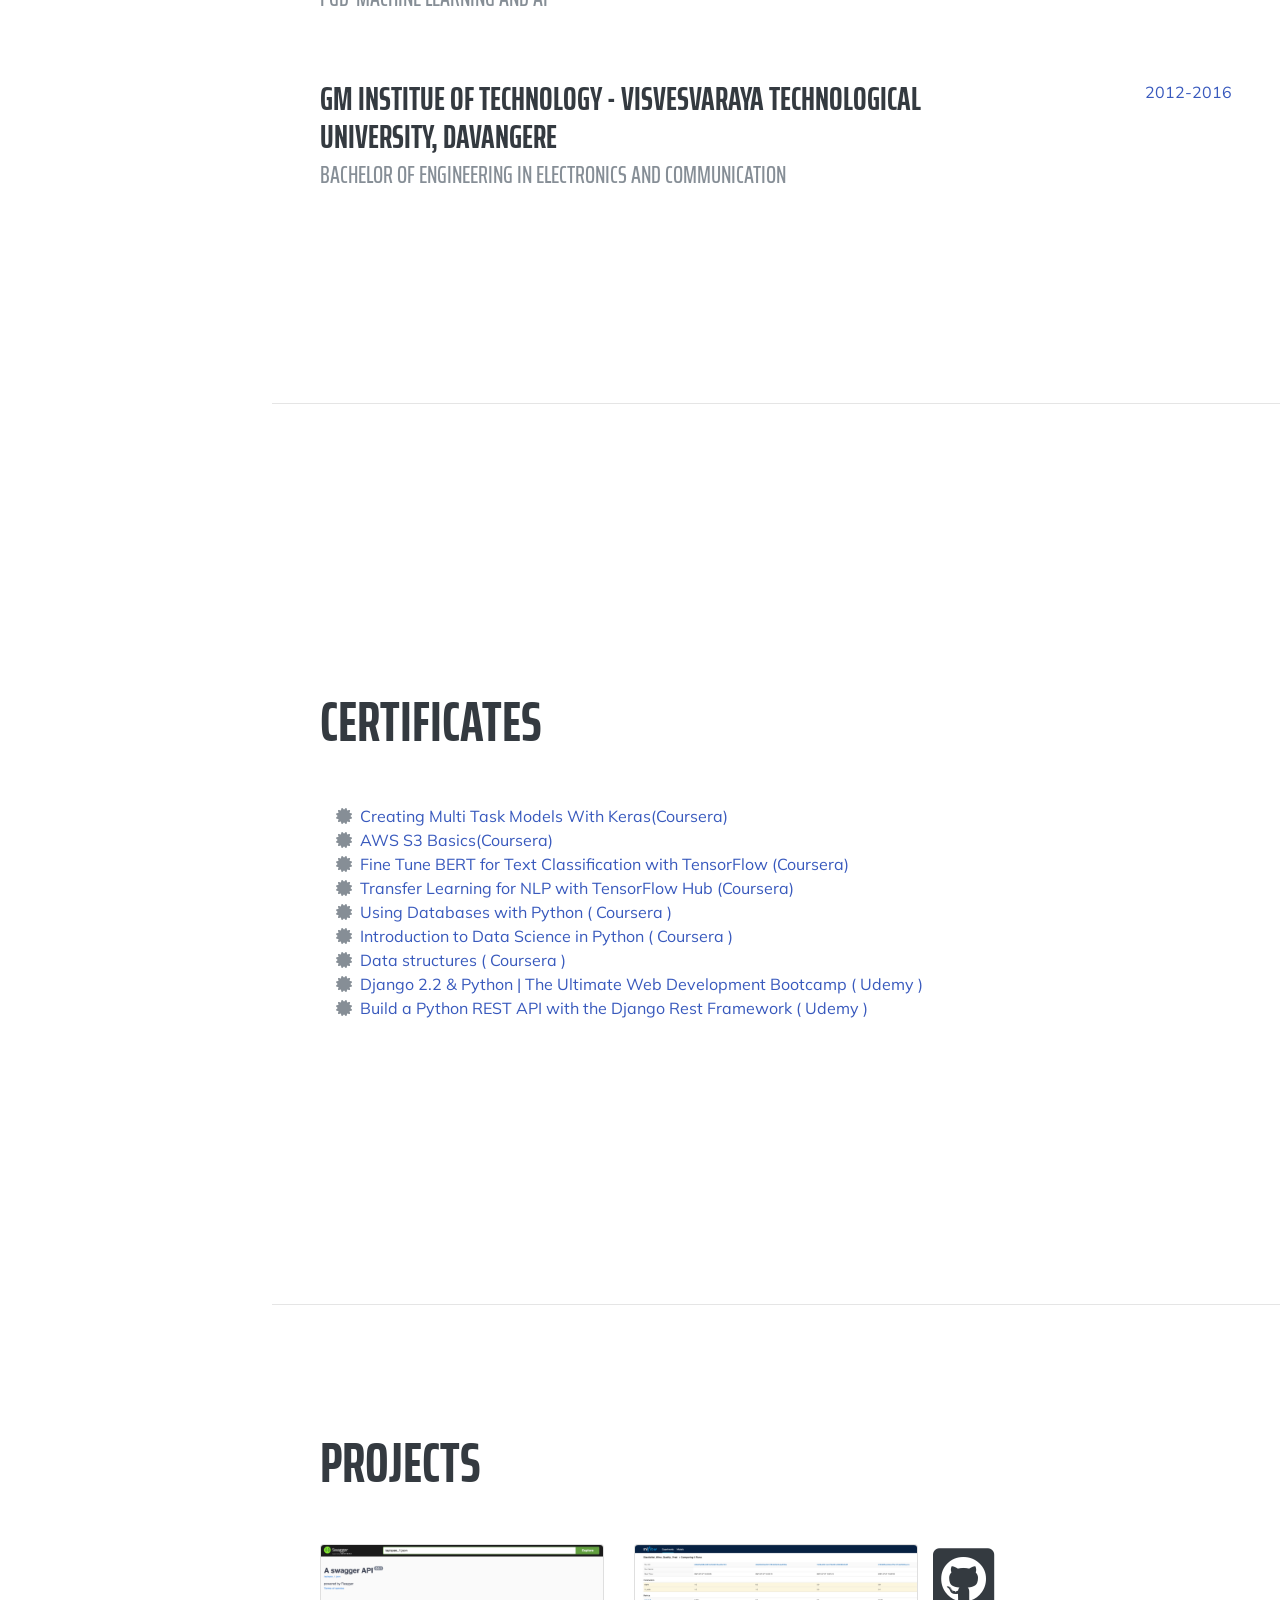
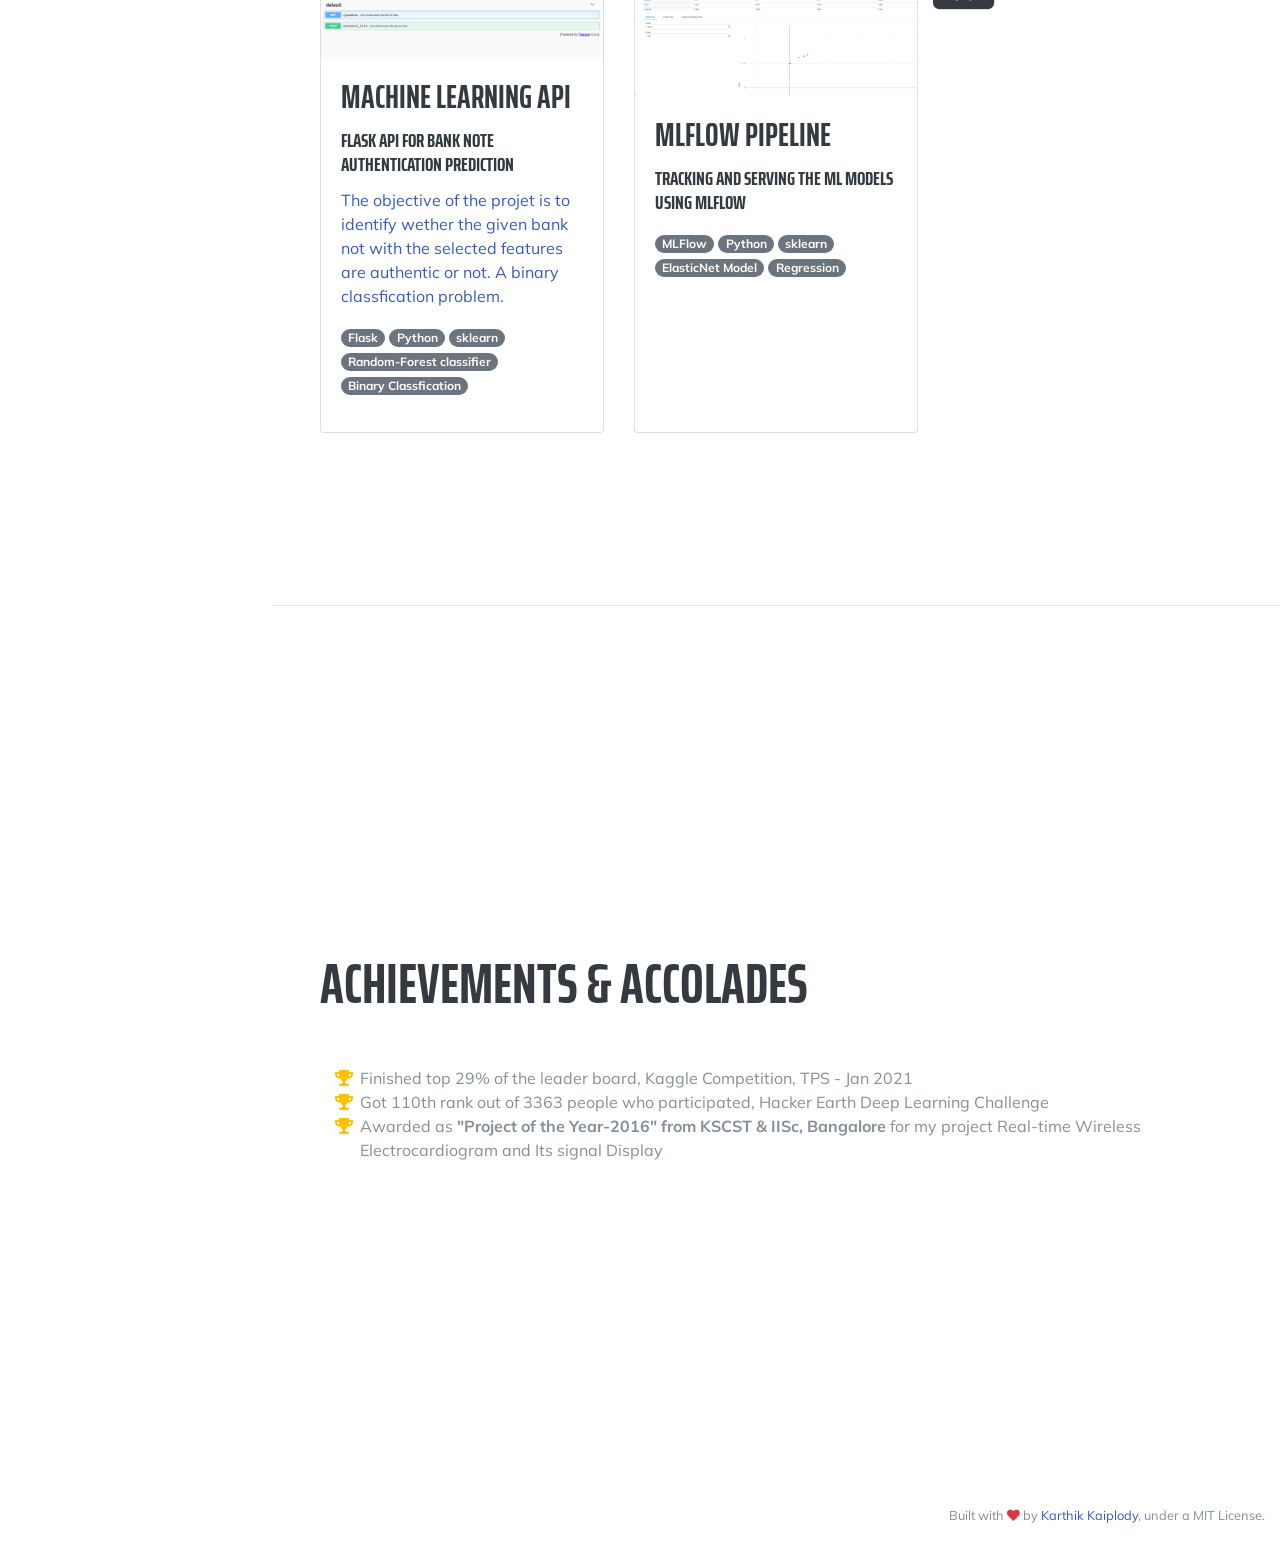
==== commit ab9bf6e8: "Fix profile update." ====
--- a/index.html
+++ b/index.html
@@ -5,7 +5,7 @@
 
   <meta charset="utf-8">
   <meta name="viewport" content="width=device-width, initial-scale=1, shrink-to-fit=no">
-  <meta name="description" content="Machine Learning Engineer | Msc in ML & AI @LJMU | NLP">
+  <meta name="description" content="Machine Learning Engineer | Masters in Data science @IIT, Chicago | NLP">
   <meta name="author" content="Karthik Kaiplody <karthik.kaiplody@gmail.com>">
 
   <title>Portfolio - Karthik Kaiplody</title>
@@ -71,11 +71,11 @@
           <span class="text-primary">Kaiplody</span>
         </h1>
         <div class="subheading mb-5">
-          Bengaluru, India·
+          Chicago, USA·
           <!-- (9611) ASK-4-IT! · -->
           <a href="mailto:karthik.kaiplody@gmail.com">karthik.kaiplody@gmail.com</a>
         </div>
-        <p class="lead mb-5"><p><b>Graduate Student in Data science at Illinois Institute of Technology. Worked as a Machine Learning Engineer skilled in Natural Language Processing (NLP) and Computer Vision (CV) with 5-years of experience.</b> I enjoy building AI products by leveraging state-of-the-art machine learning architectures. I'm addicted to learning and growing everyday. I love math, programming and datascience. My Research interests are text similarity, information retrieval, and conversational AI.</p>
+        <p class="lead mb-5"><p><b>Graduate Student in Data science at Illinois Institute of Technology.</b> Worked as a Machine Learning Engineer skilled in Natural Language Processing (NLP) and Computer Vision (CV) with 5-years of experience. I enjoy building AI products by leveraging state-of-the-art machine learning architectures. I'm addicted to learning and growing everyday. I love math, programming and datascience. My Research interests are text similarity, information retrieval, and conversational AI.</p>
 </p>
         <div class="social-icons">
         
@@ -319,13 +319,13 @@
        
         <div class="resume-item d-flex flex-column flex-md-row justify-content-between mb-5">
           <div class="resume-content">
-            <h3 class="mb-0">Illinois Institute of Technology</h3>
+            <h3 class="mb-0">Illinois Institute of Technology, Chicago</h3>
             <div class="subheading mb-3">Masters in Data Science</div>
             <div></div>
             <p></p>
           </div>
           <div class="resume-date text-md-right">
-            <span class="text-primary">2022 - 2024</span>
+            <span class="text-primary">2022 - 2024(expected)</span>
           </div>
         </div>
         
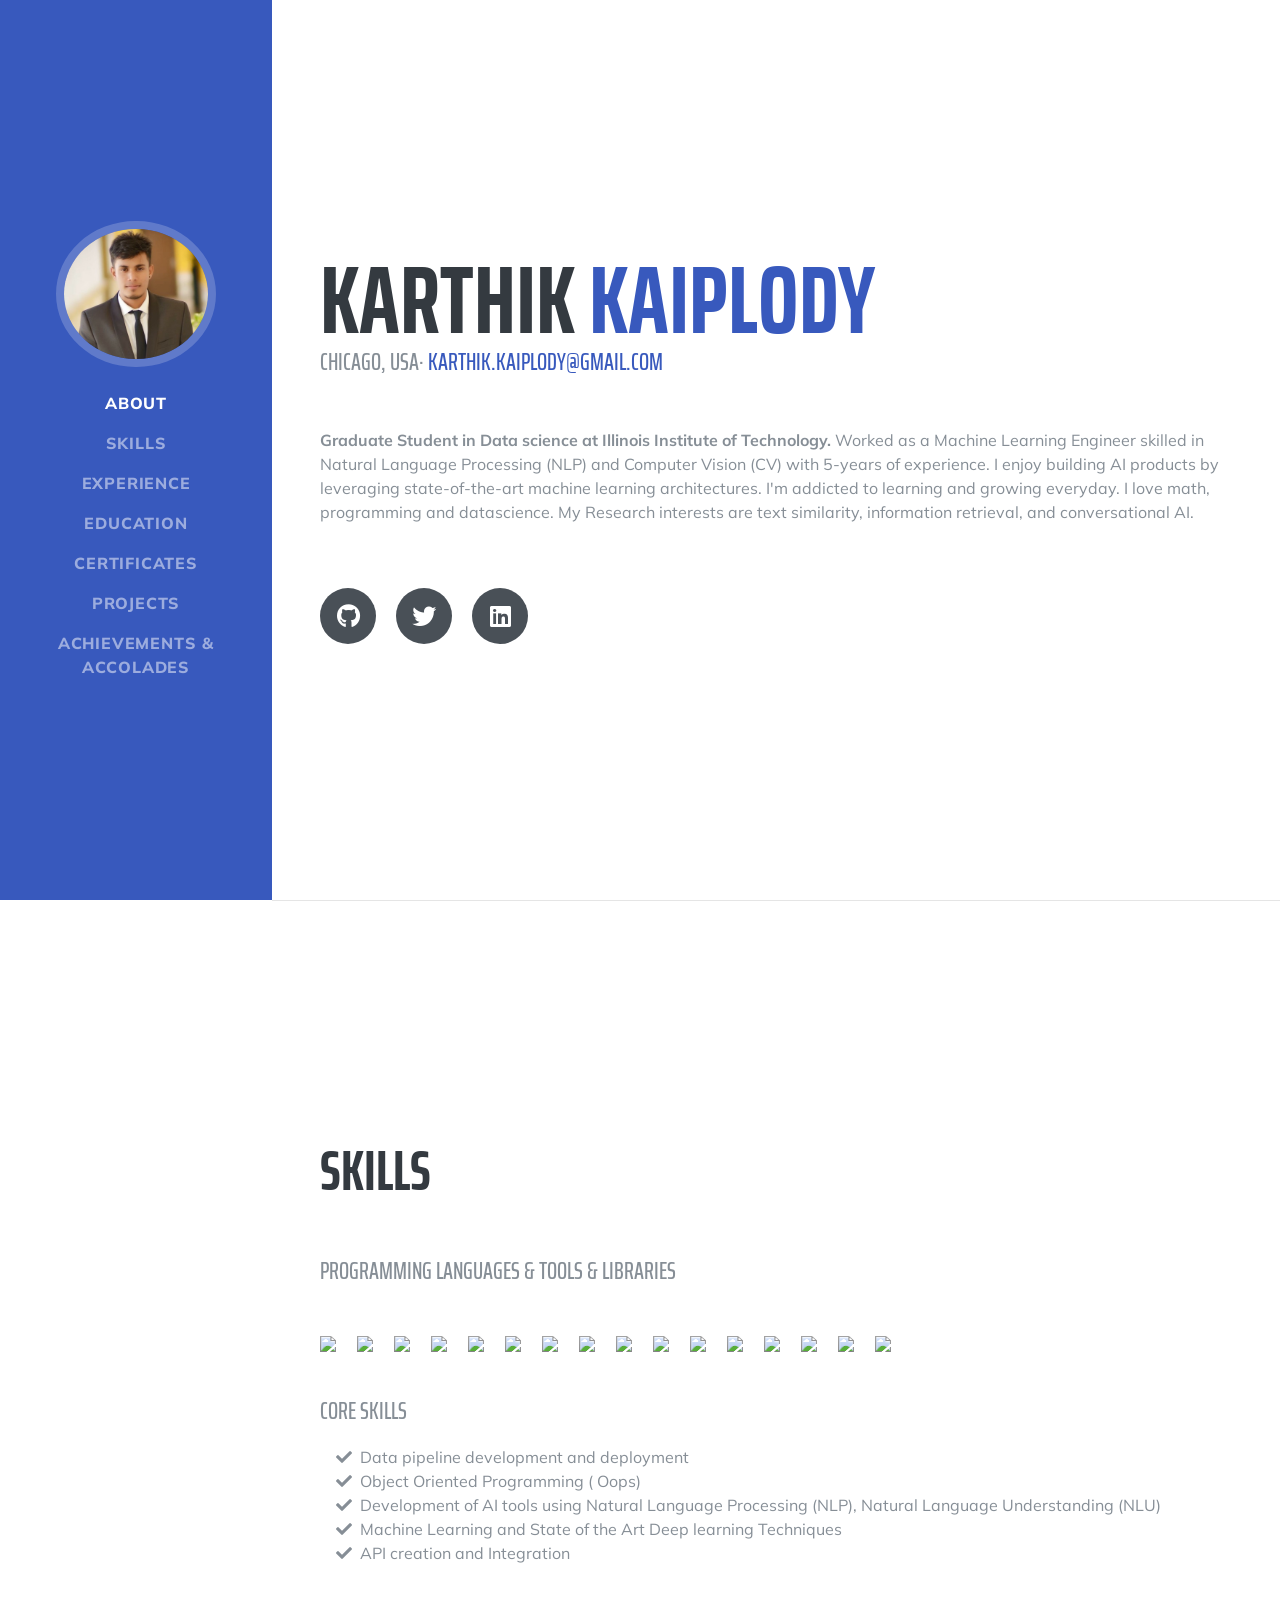
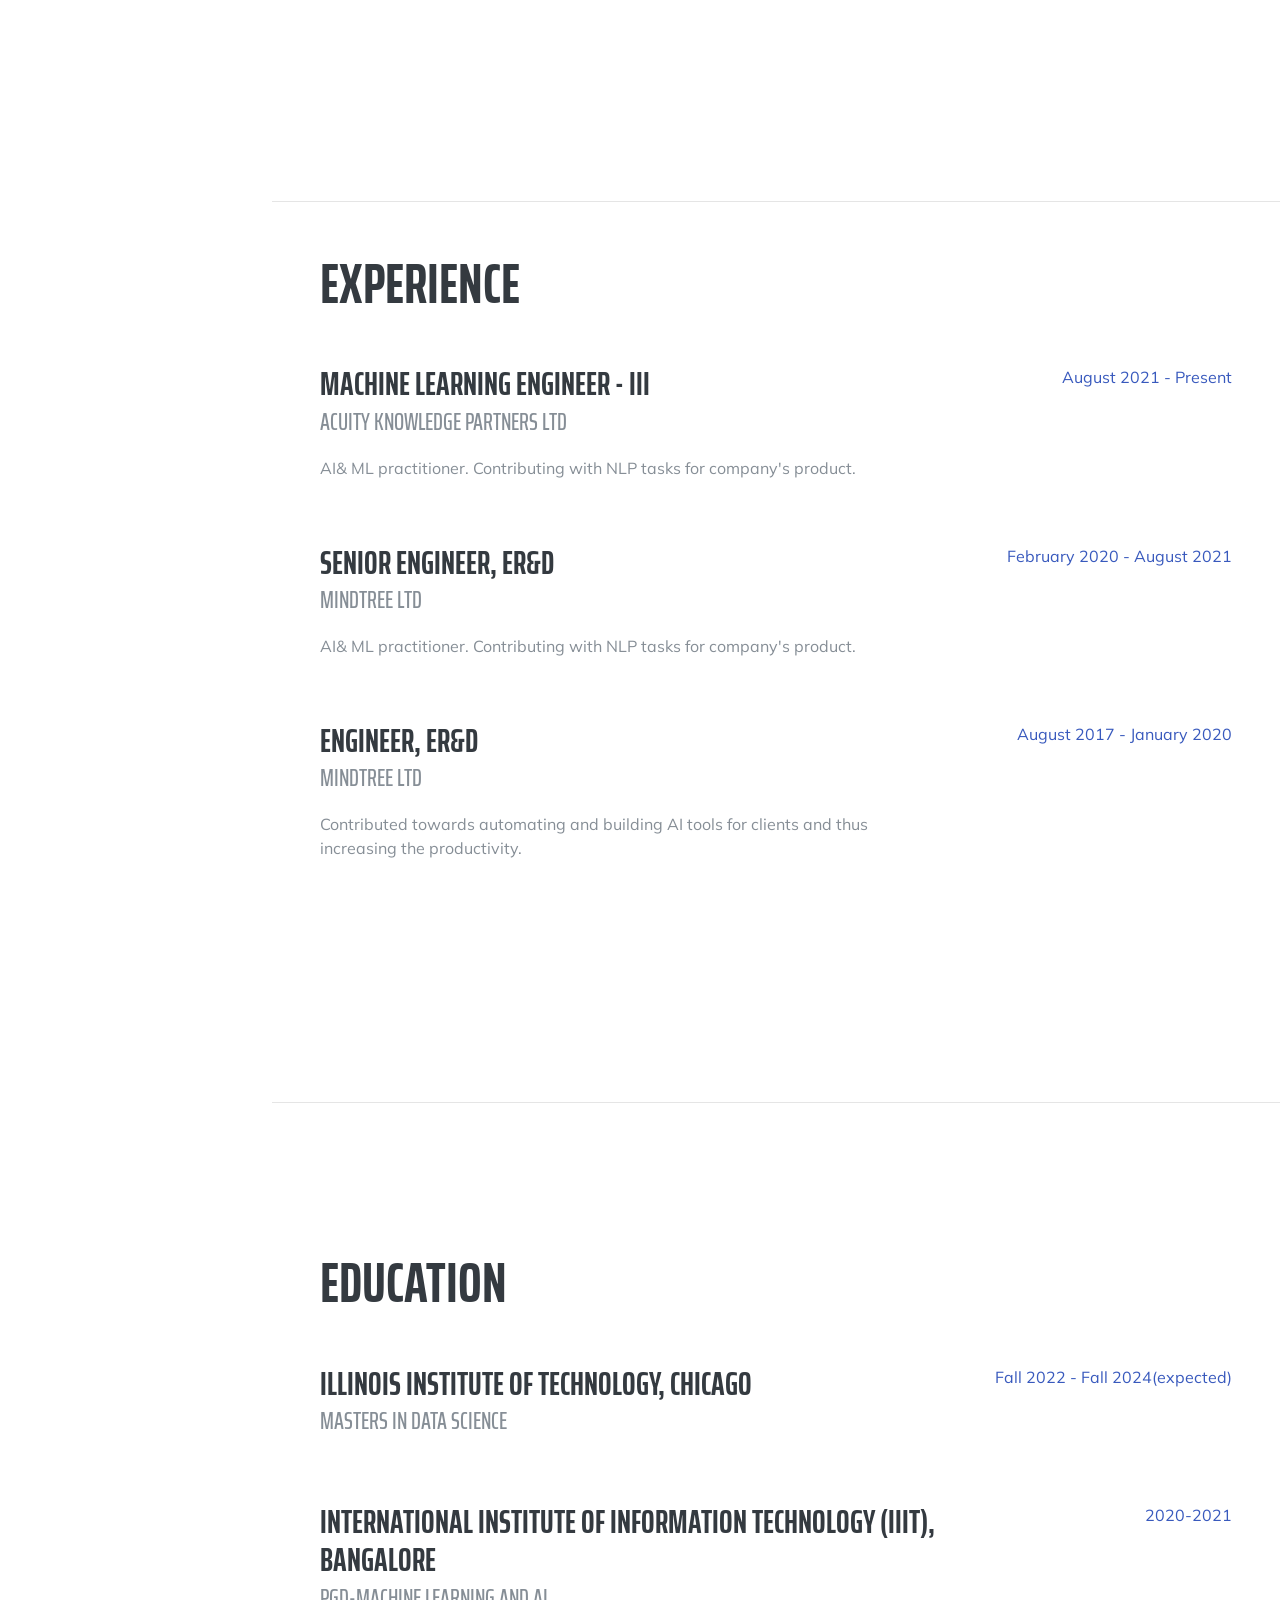
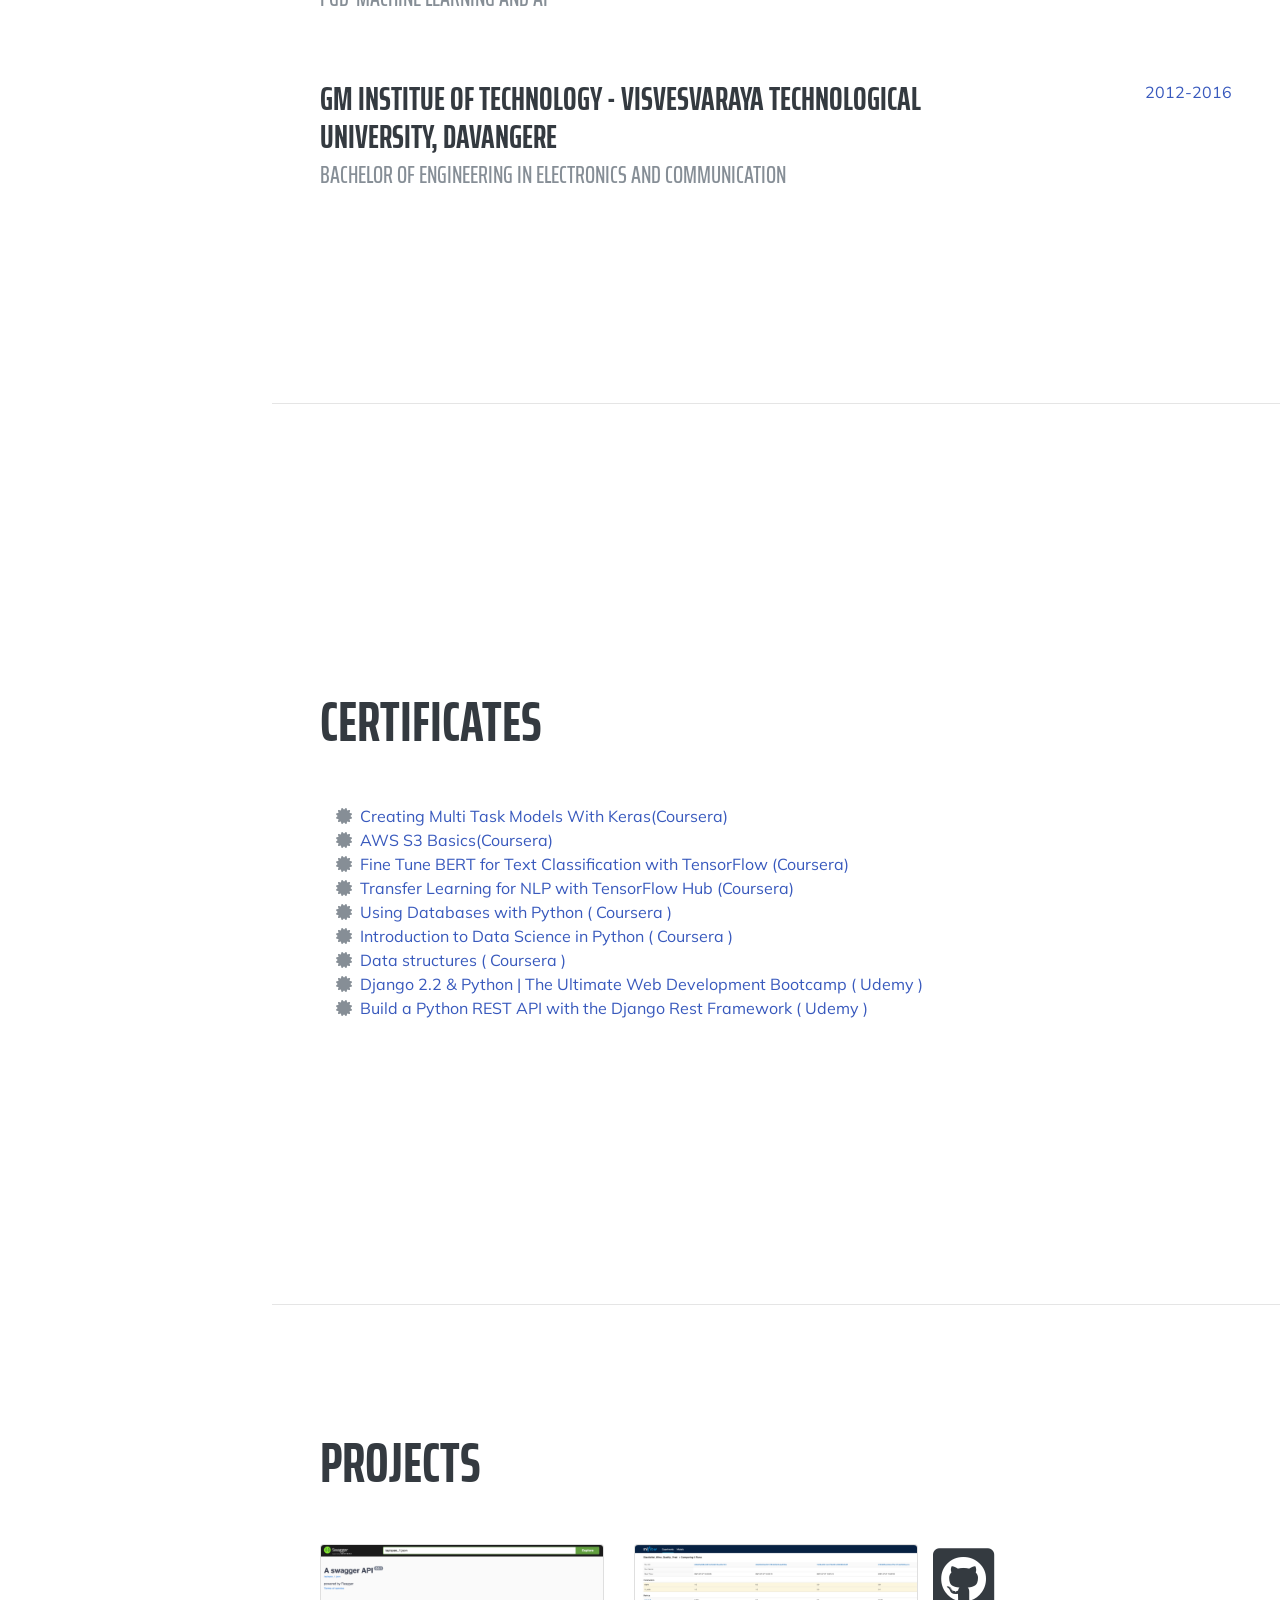
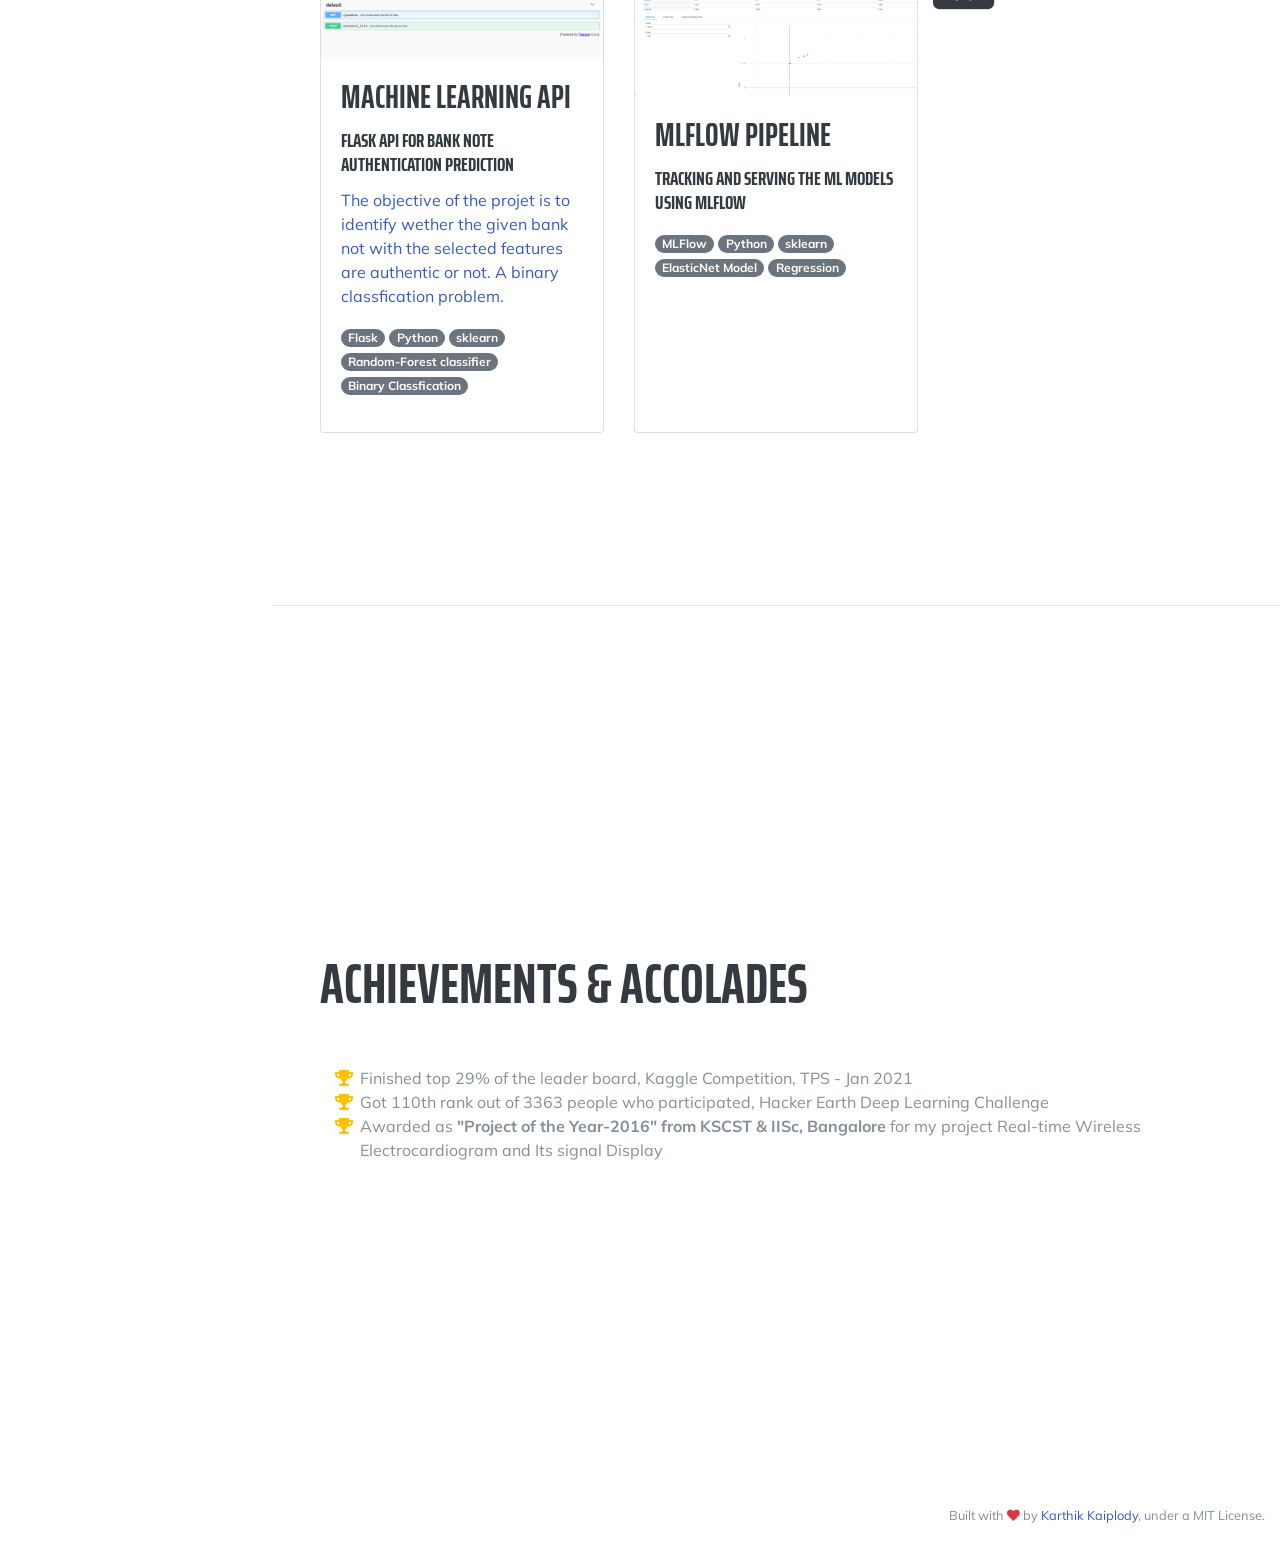
==== commit dc24e7d2: "Update index.html" ====
--- a/index.html
+++ b/index.html
@@ -325,7 +325,7 @@
             <p></p>
           </div>
           <div class="resume-date text-md-right">
-            <span class="text-primary">2022 - 2024(expected)</span>
+            <span class="text-primary">Fall 2022 - Fall 2024(expected)</span>
           </div>
         </div>
         
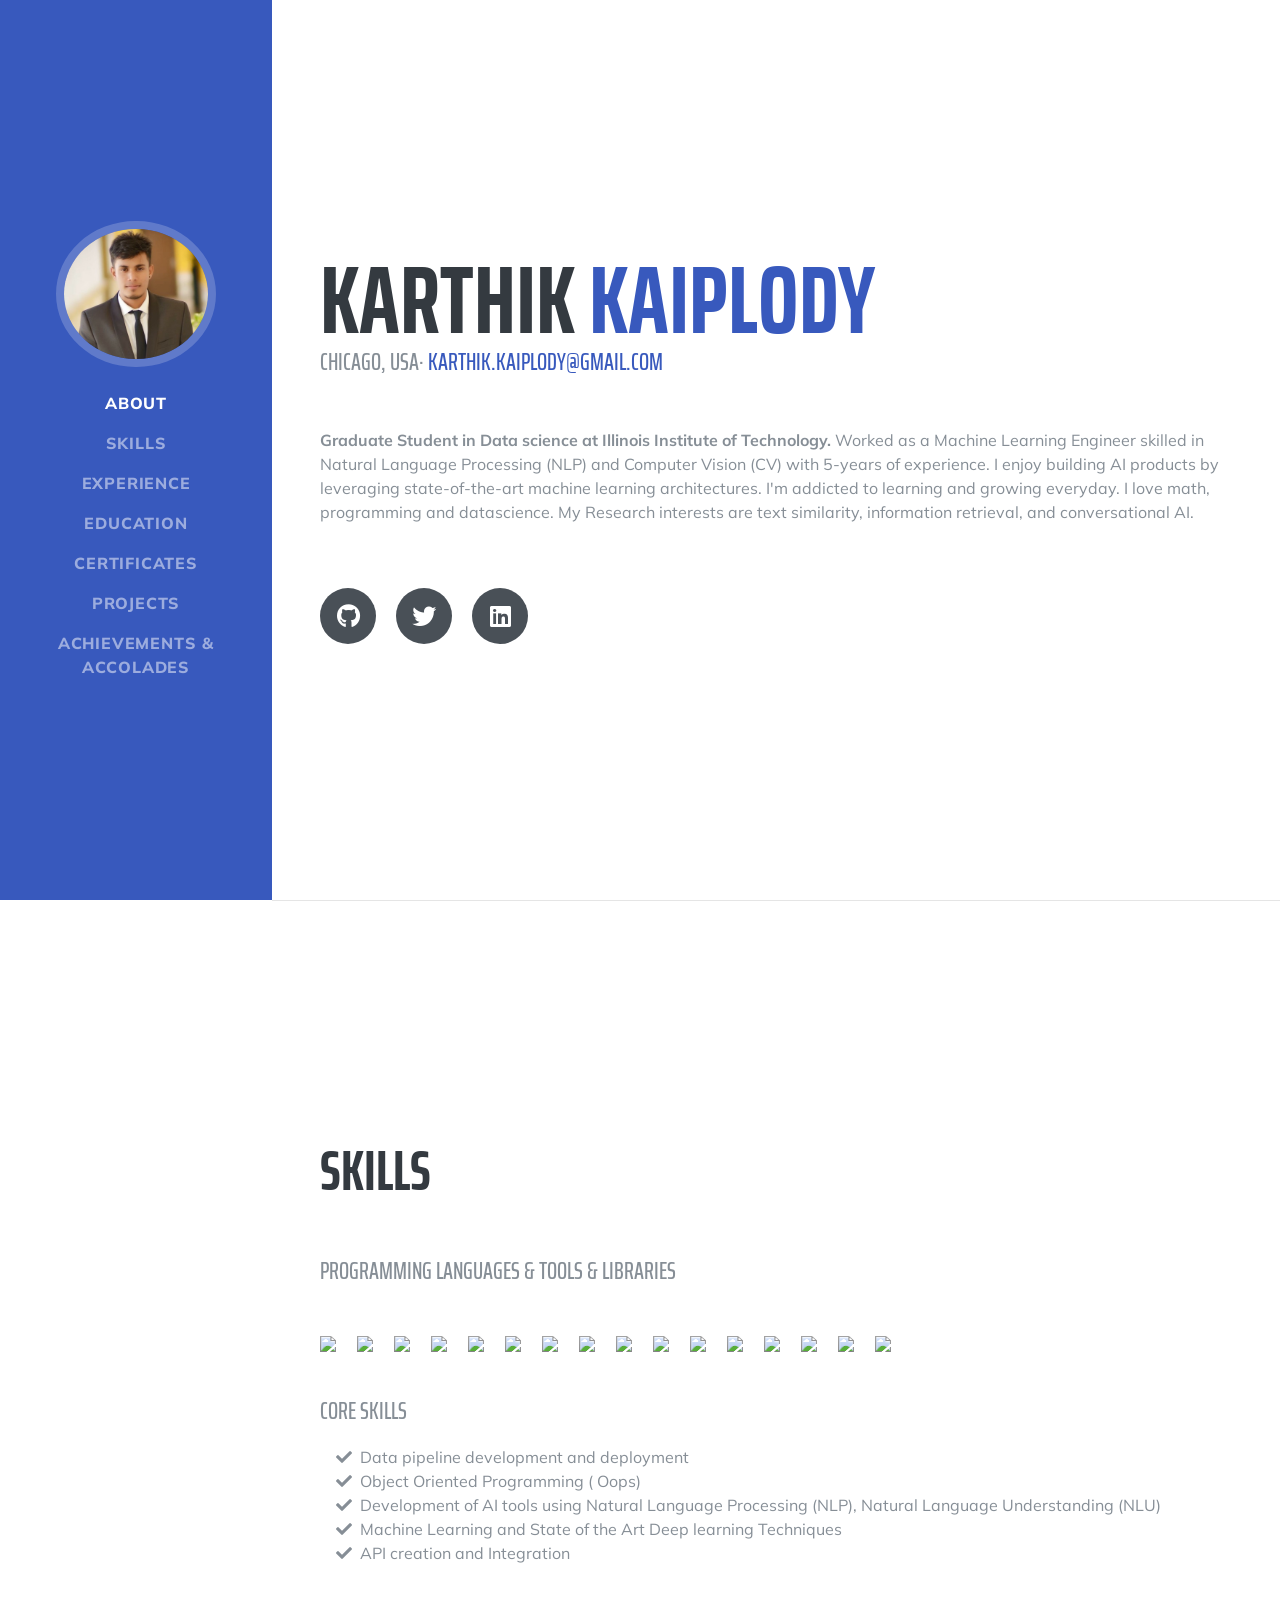
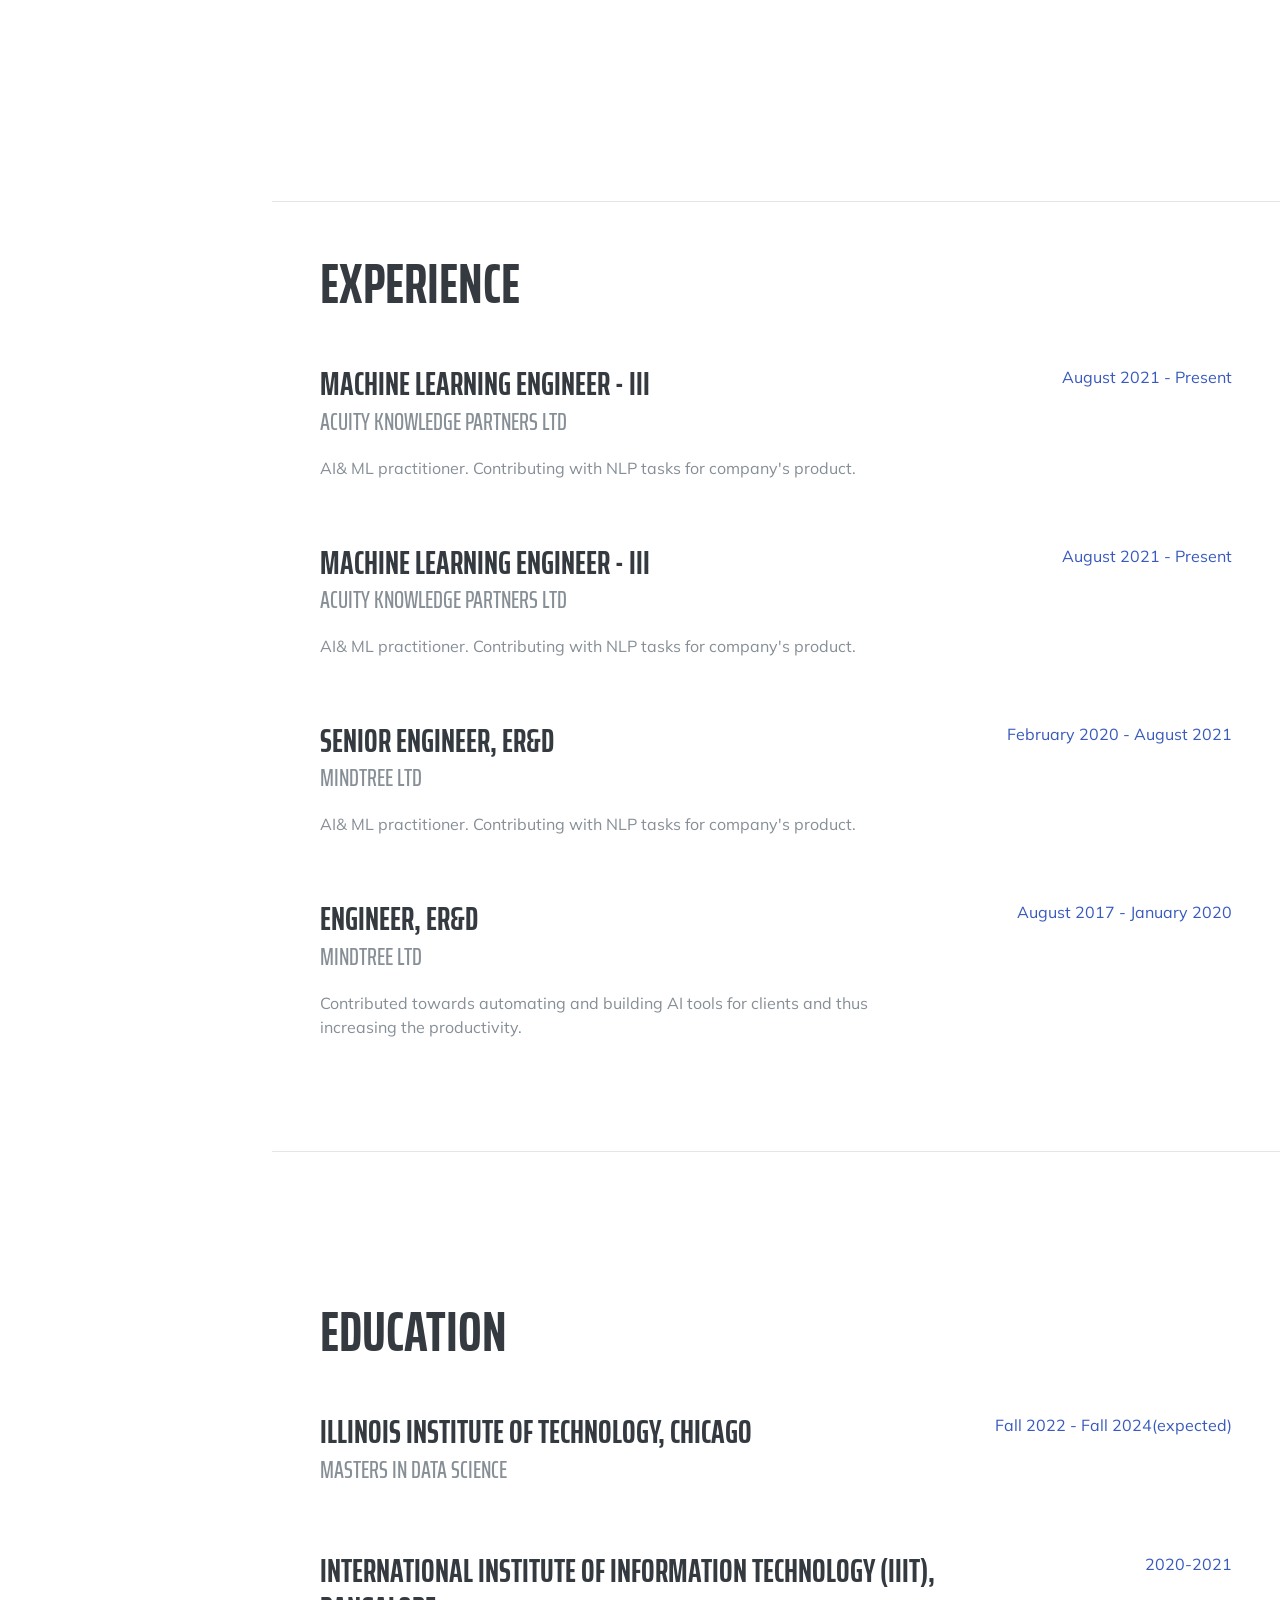
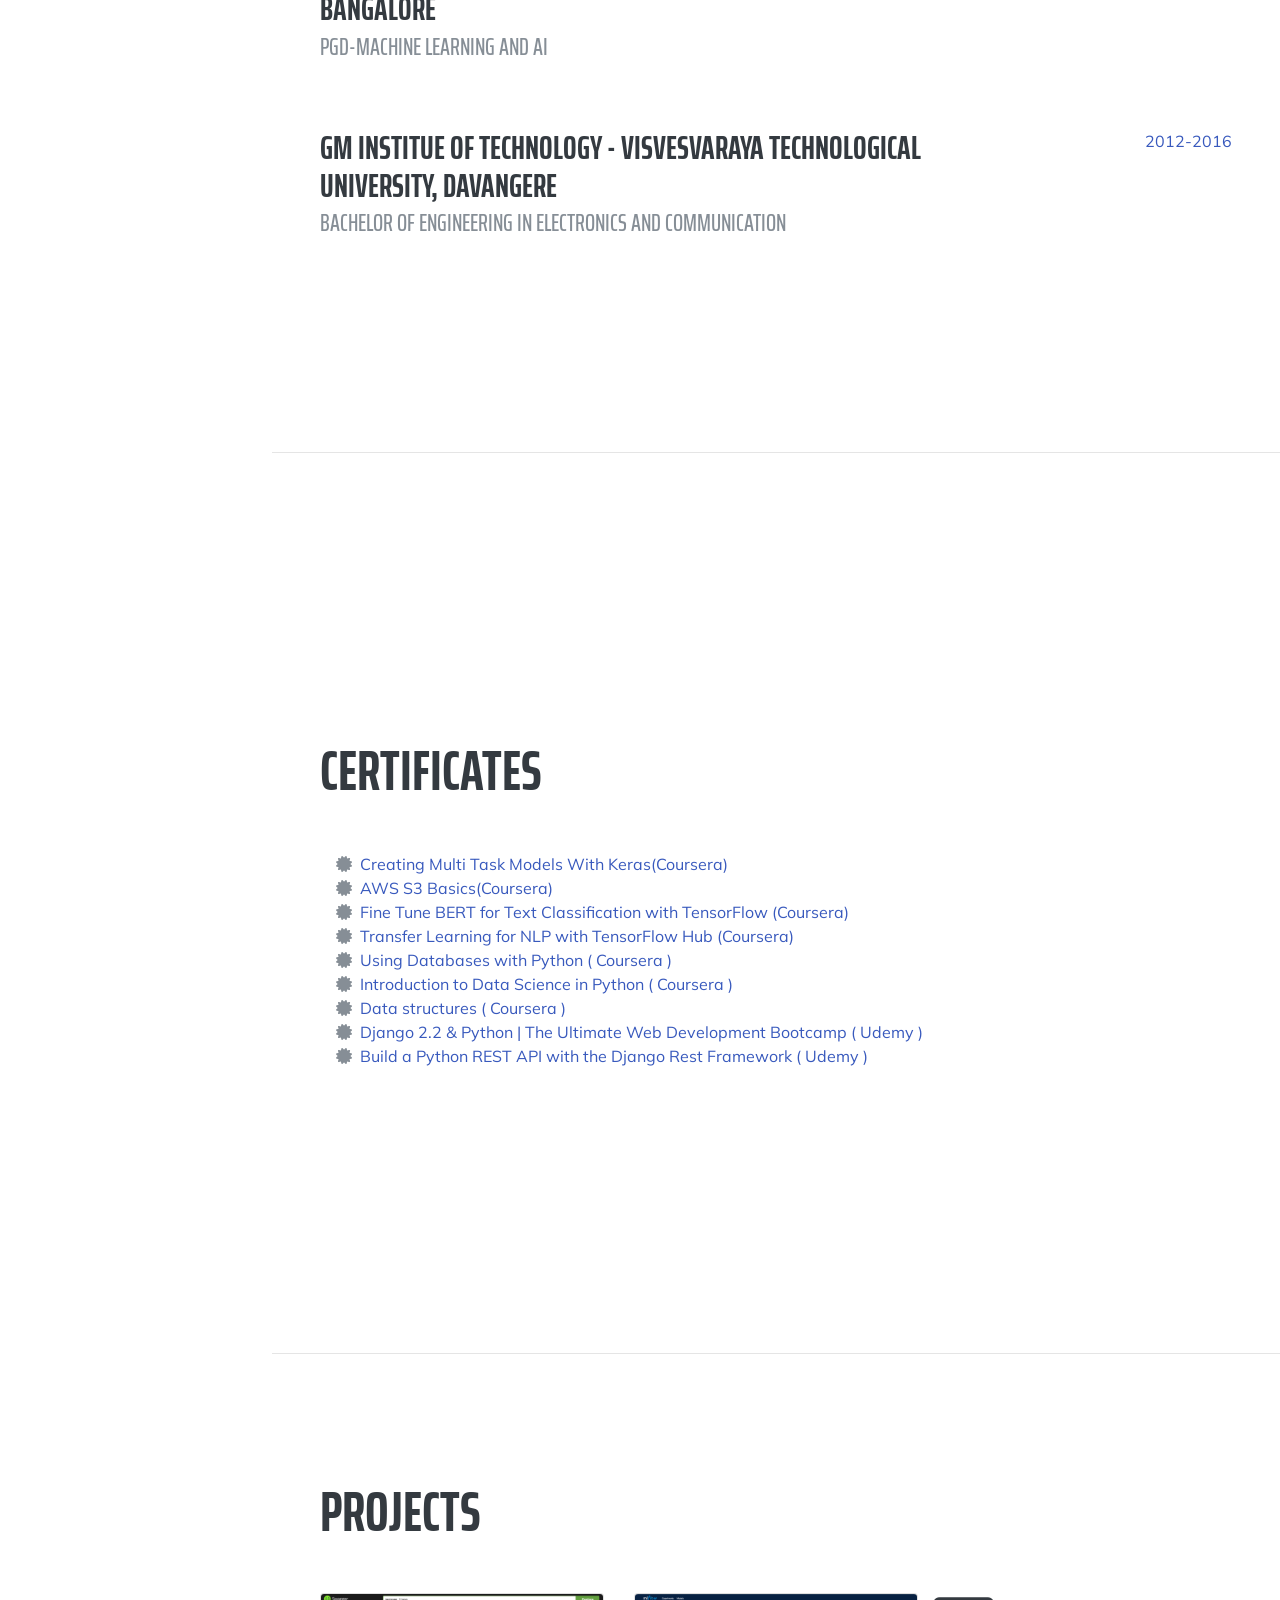
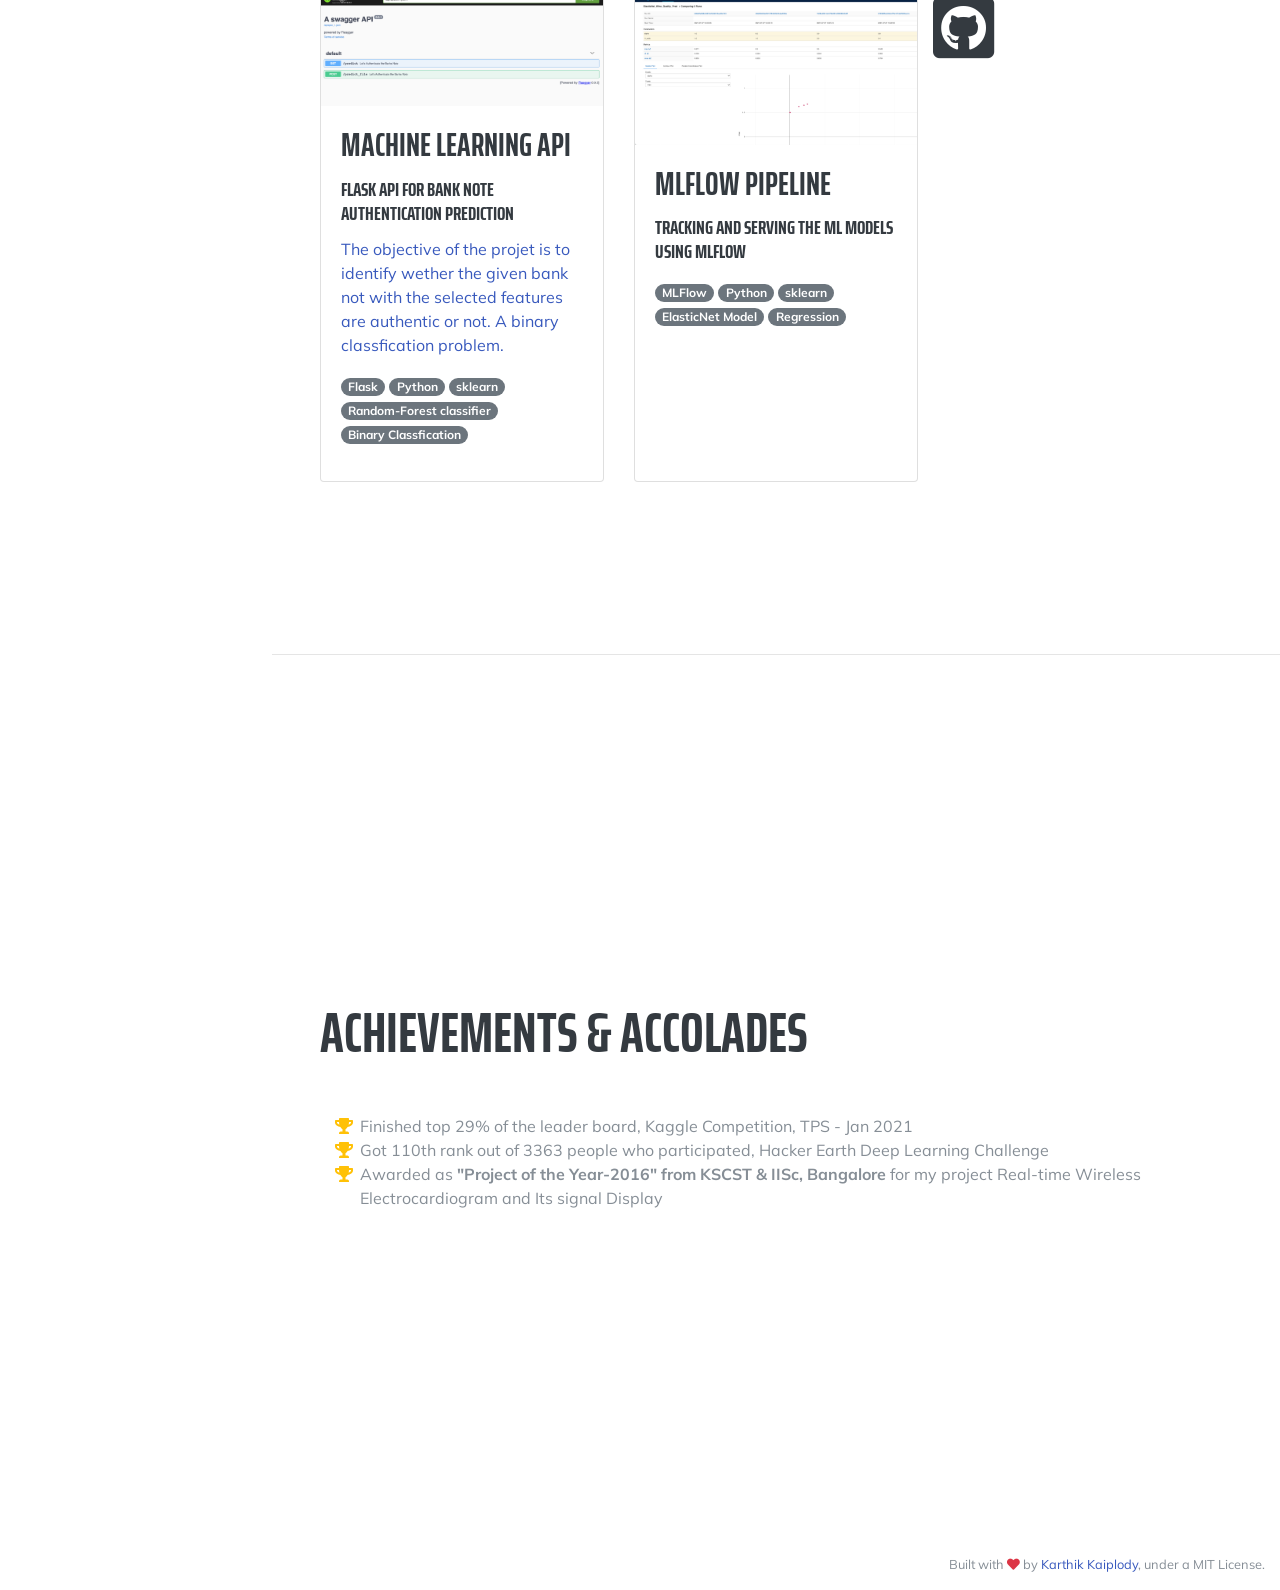
==== commit ca2ac943: "Update index.html" ====
--- a/index.html
+++ b/index.html
@@ -261,7 +261,20 @@
     <section class="resume-section p-3 p-lg-5 d-flex justify-content-center" id="experience">
       <div class="w-100">
         <h2 class="mb-5">Experience</h2>
-
+          
+          <div class="resume-item d-flex flex-column flex-md-row justify-content-between mb-5">
+          <div class="resume-content">
+            <h3 class="mb-0">Machine Learning Engineer - III</h3>
+            <div class="subheading mb-3">Acuity Knowledge Partners Ltd</div>
+            <p>AI& ML practitioner. Contributing with NLP tasks for company&#39;s product.
+</p>
+            
+          </div>
+          <div class="resume-date text-md-right">
+            <span class="text-primary">August 2021 - Present</span>
+          </div>
+        </div>
+        
         <div class="resume-item d-flex flex-column flex-md-row justify-content-between mb-5">
           <div class="resume-content">
             <h3 class="mb-0">Machine Learning Engineer - III</h3>
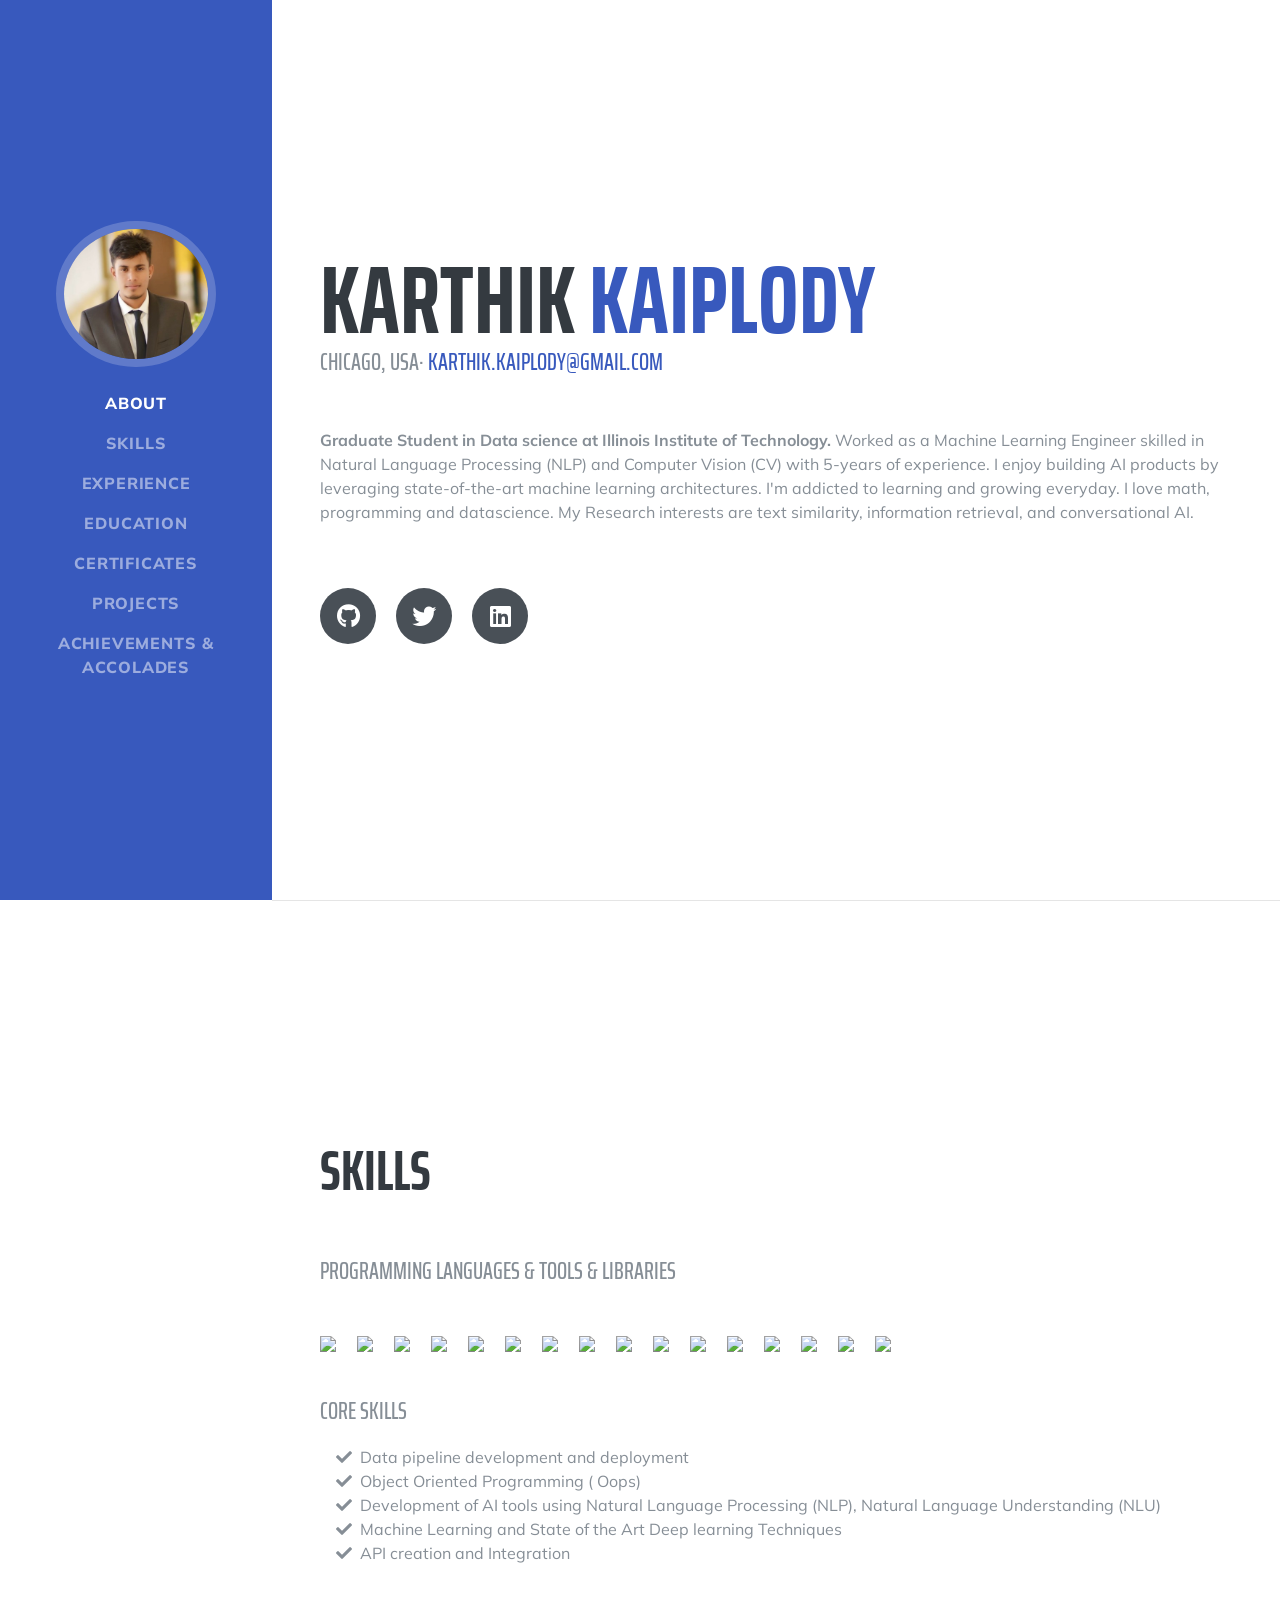
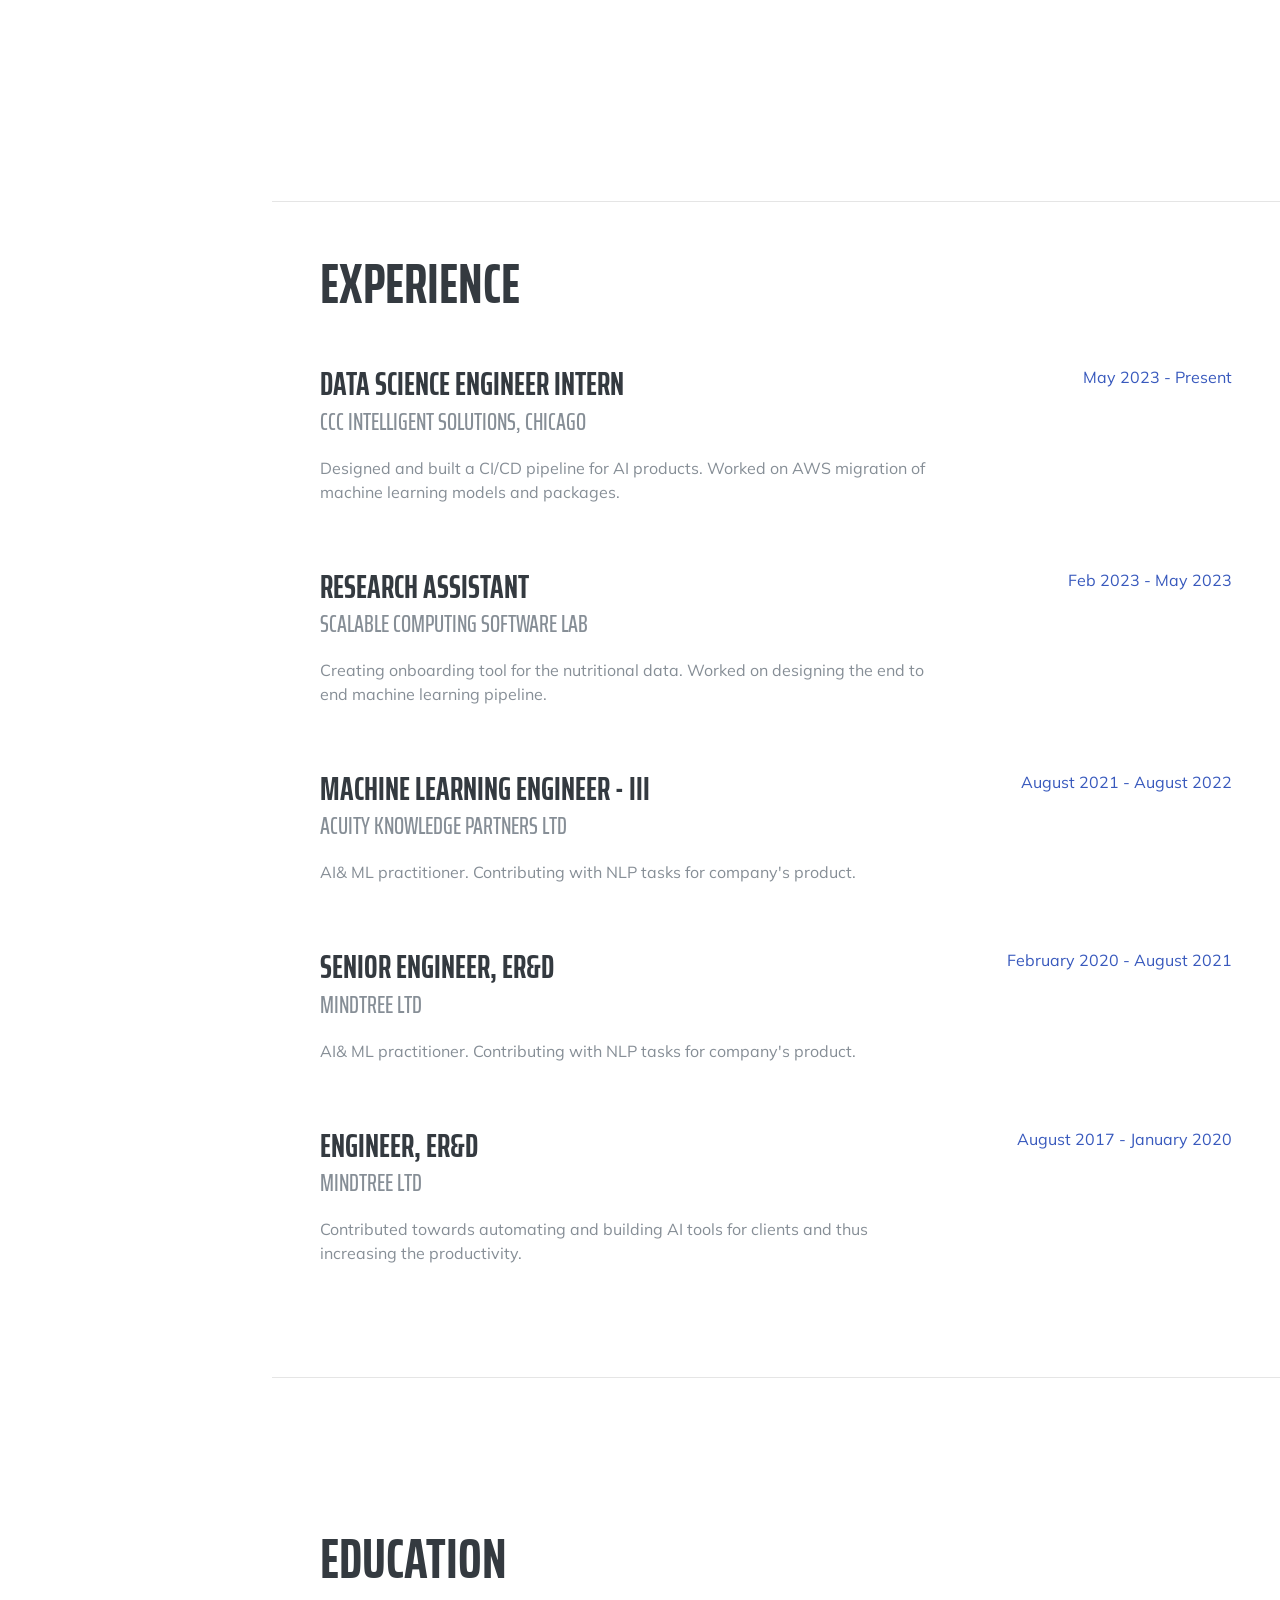
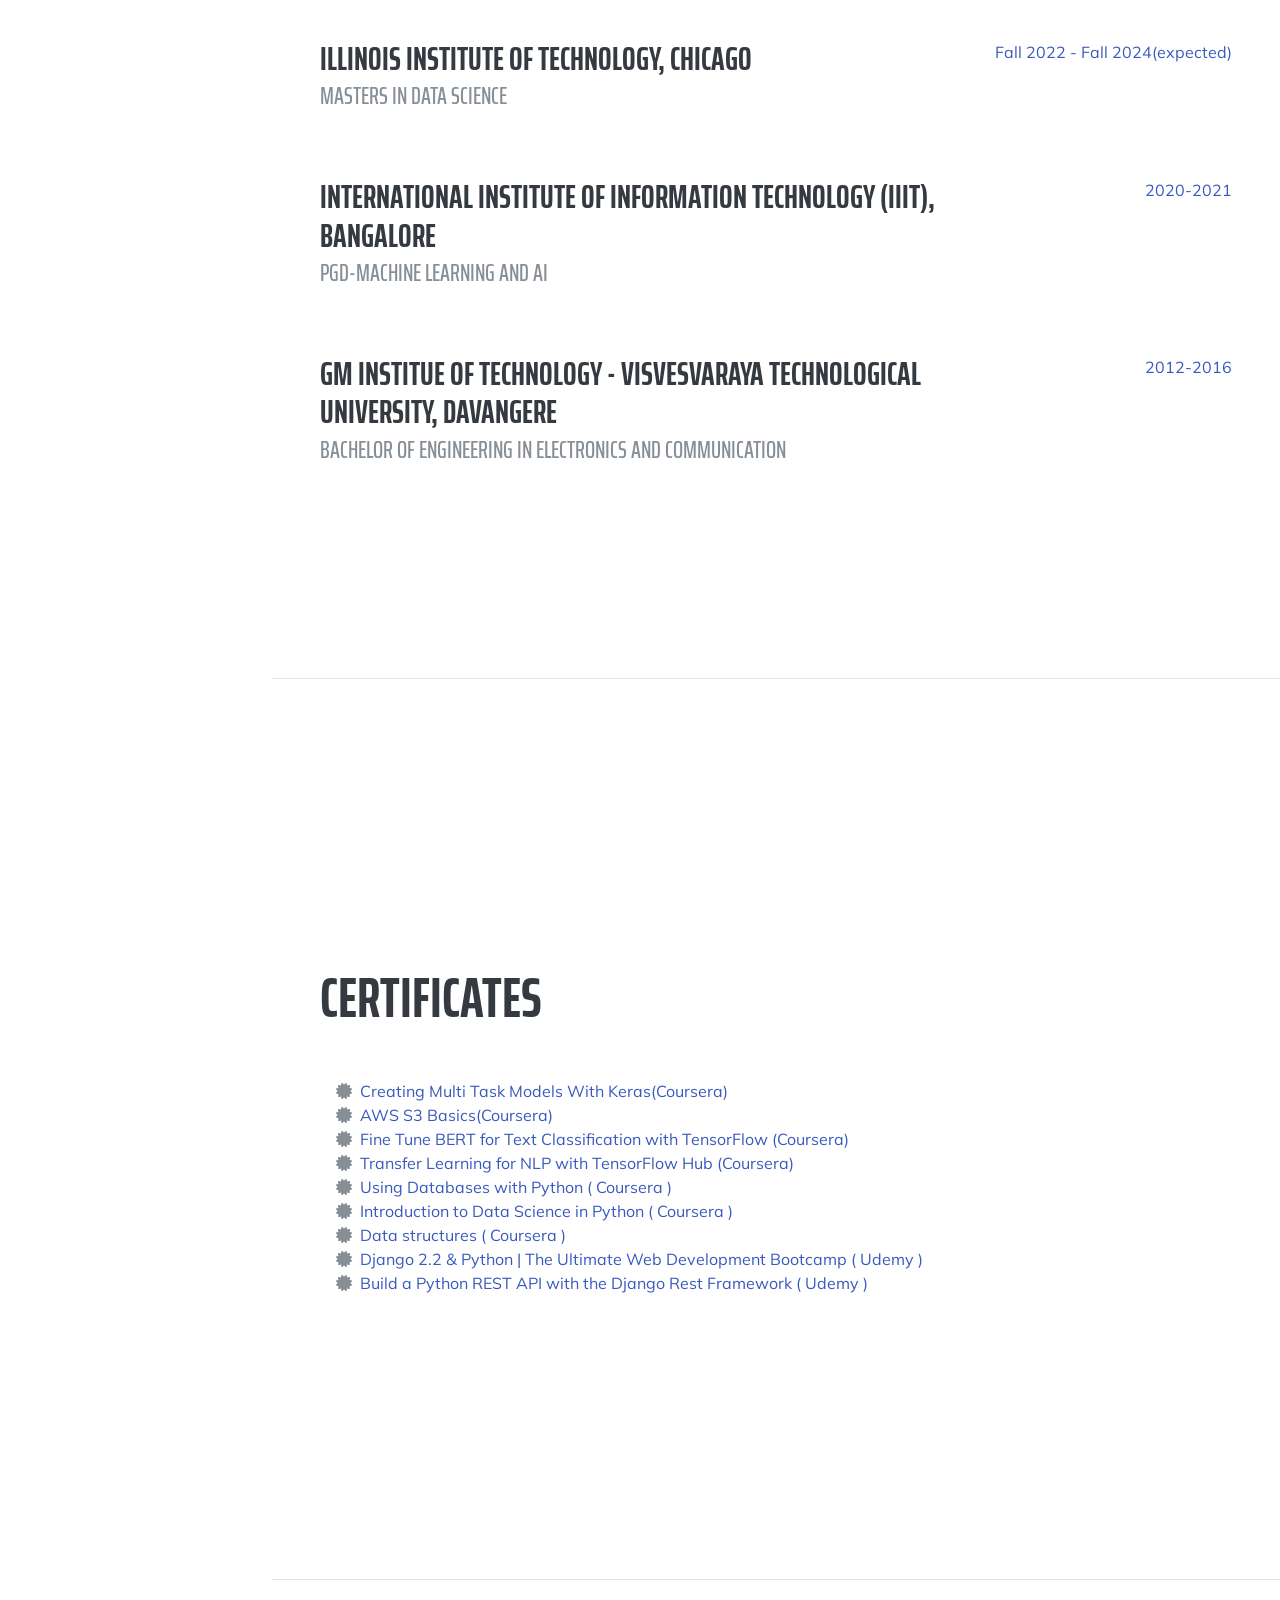
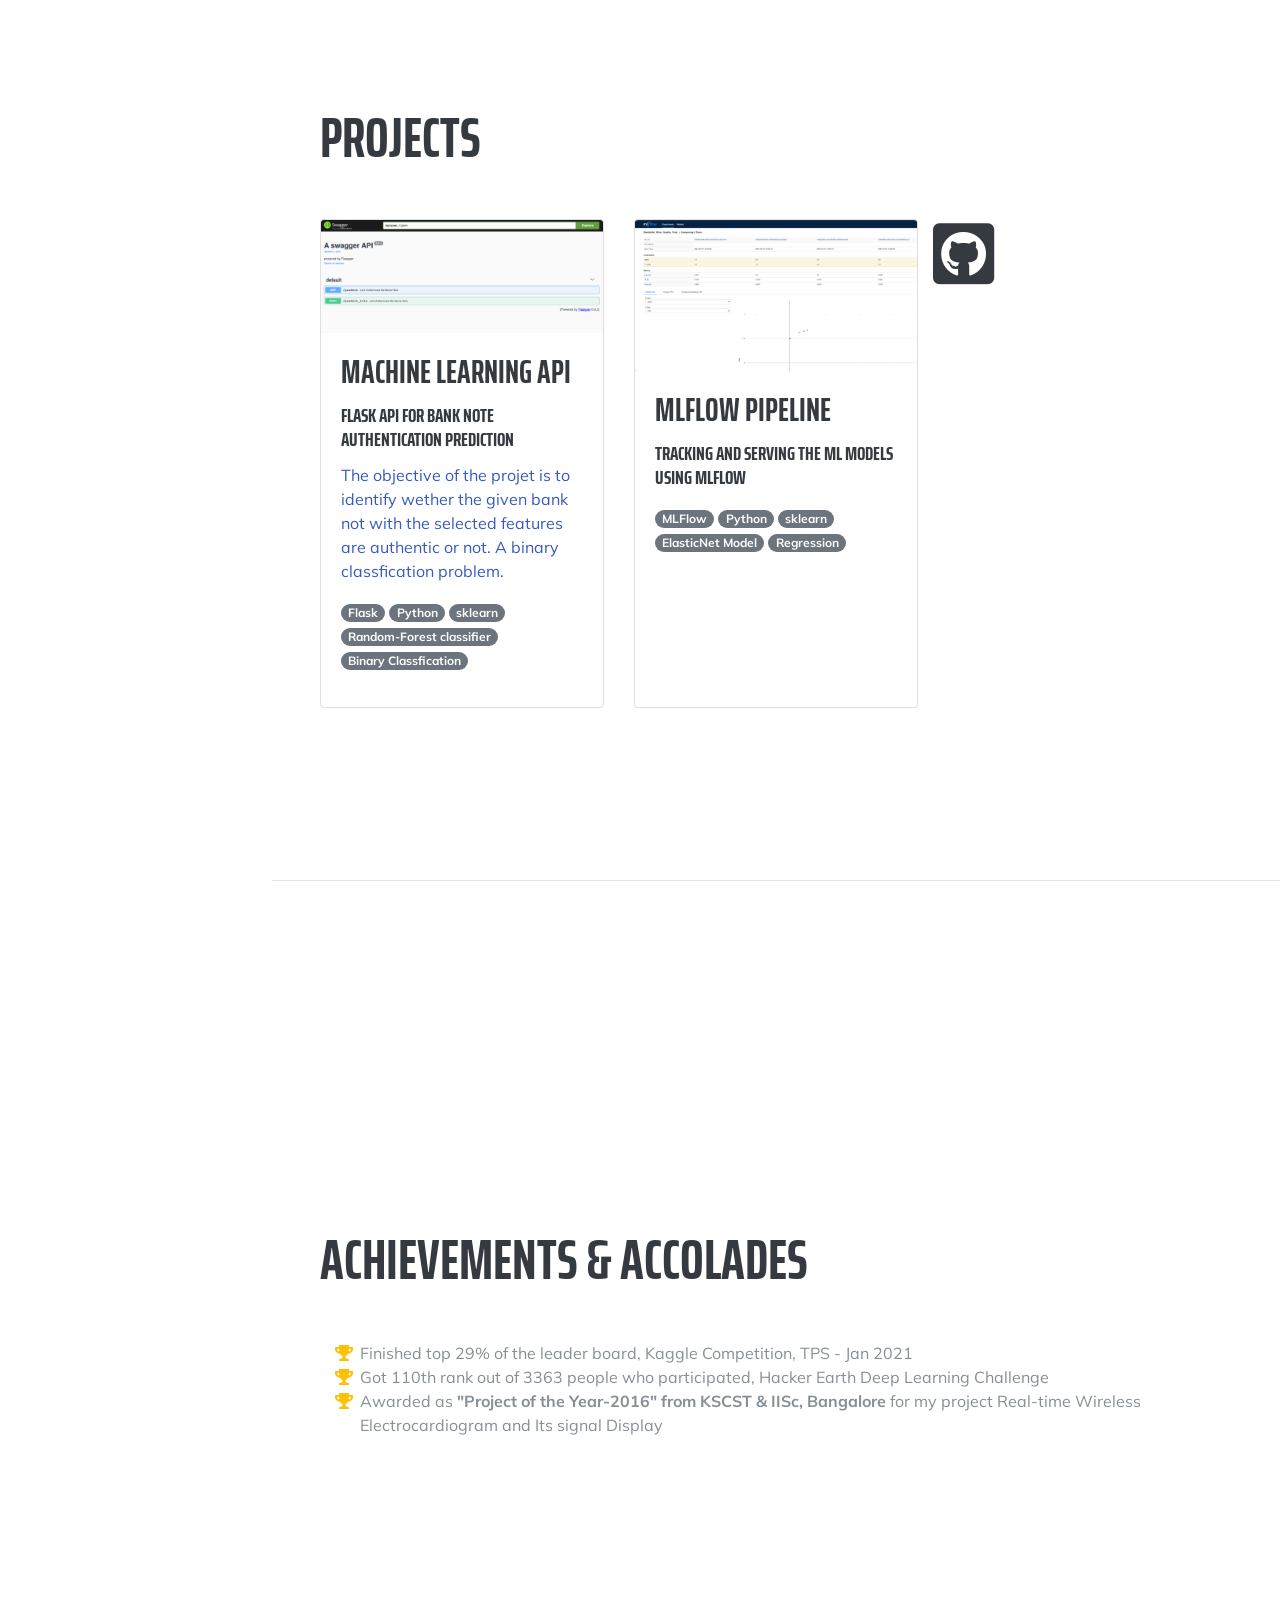
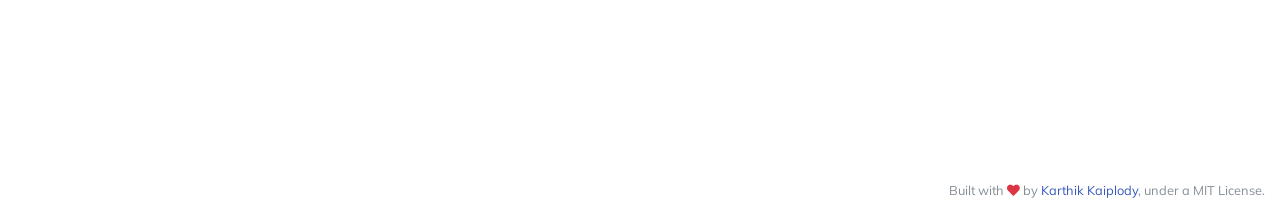
==== commit 3622b275: "Update index.html" ====
--- a/index.html
+++ b/index.html
@@ -261,17 +261,31 @@
     <section class="resume-section p-3 p-lg-5 d-flex justify-content-center" id="experience">
       <div class="w-100">
         <h2 class="mb-5">Experience</h2>
-          
+
+
           <div class="resume-item d-flex flex-column flex-md-row justify-content-between mb-5">
           <div class="resume-content">
-            <h3 class="mb-0">Machine Learning Engineer - III</h3>
-            <div class="subheading mb-3">Acuity Knowledge Partners Ltd</div>
-            <p>AI& ML practitioner. Contributing with NLP tasks for company&#39;s product.
+            <h3 class="mb-0">Data Science Engineer Intern</h3>
+            <div class="subheading mb-3">CCC Intelligent Solutions, Chicago</div>
+            <p> Designed and built a CI/CD pipeline for AI products. Worked on AWS migration of machine learning models and packages.
 </p>
             
           </div>
           <div class="resume-date text-md-right">
-            <span class="text-primary">August 2021 - Present</span>
+            <span class="text-primary">May 2023 - Present</span>
+          </div>
+        </div>
+        
+          <div class="resume-item d-flex flex-column flex-md-row justify-content-between mb-5">
+          <div class="resume-content">
+            <h3 class="mb-0">Research Assistant</h3>
+            <div class="subheading mb-3">Scalable Computing Software Lab</div>
+            <p>Creating onboarding tool for the nutritional data. Worked on designing the end to end machine learning pipeline.
+</p>
+            
+          </div>
+          <div class="resume-date text-md-right">
+            <span class="text-primary">Feb 2023 - May 2023</span>
           </div>
         </div>
         
@@ -286,7 +300,7 @@
              -->
           </div>
           <div class="resume-date text-md-right">
-            <span class="text-primary">August 2021 - Present</span>
+            <span class="text-primary">August 2021 - August 2022</span>
           </div>
         </div>
         
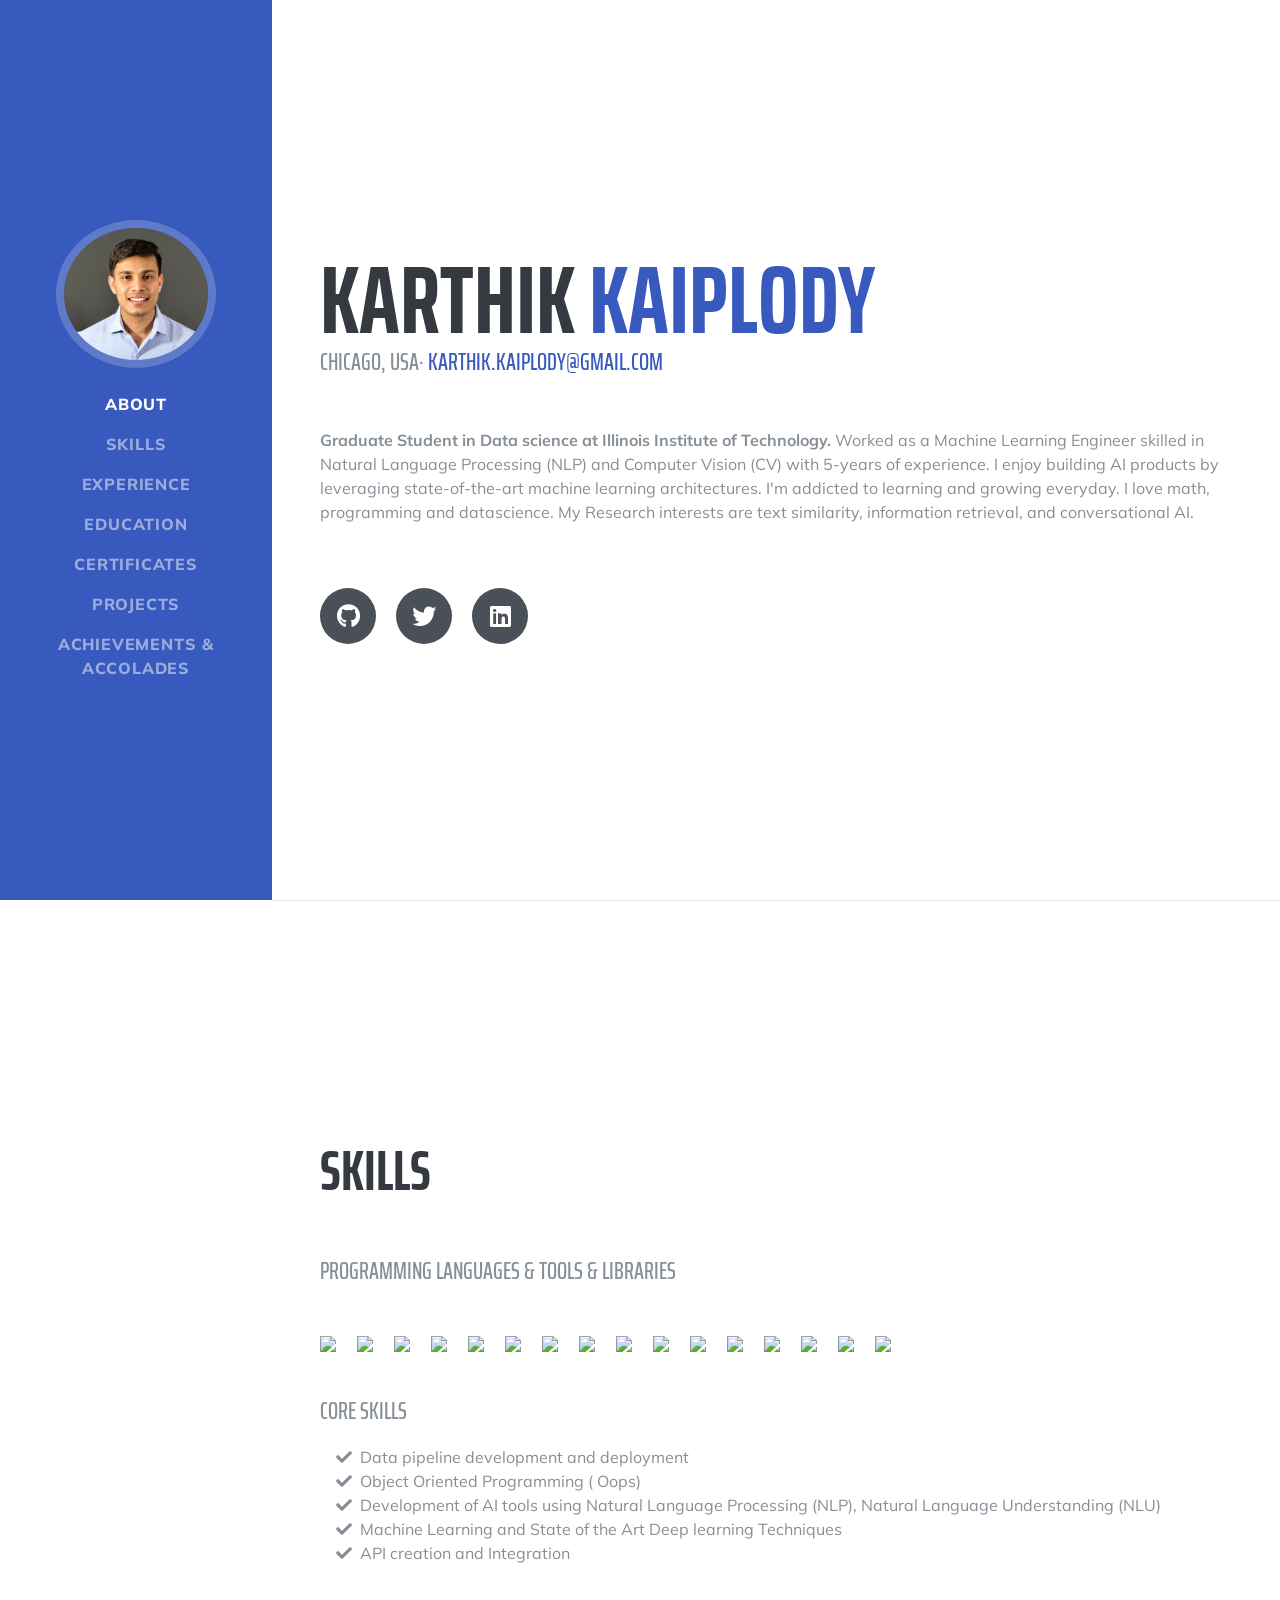
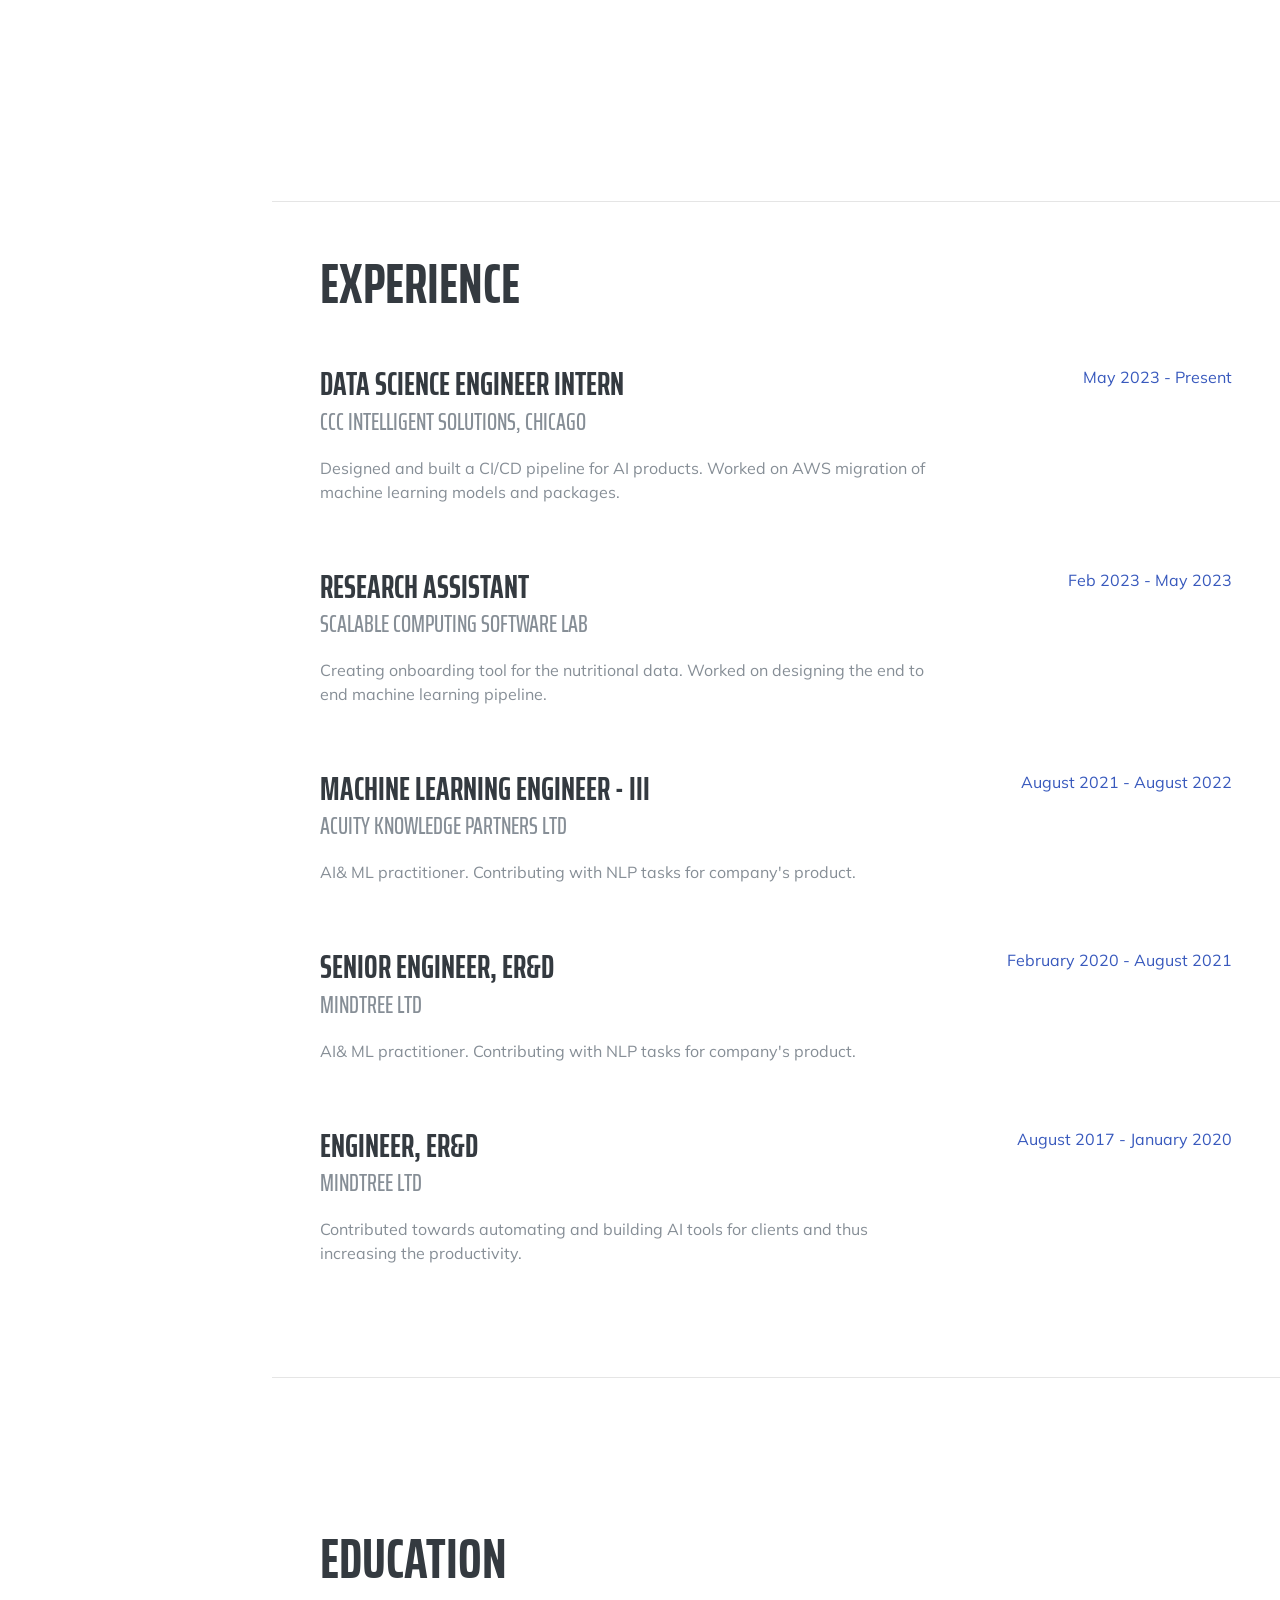
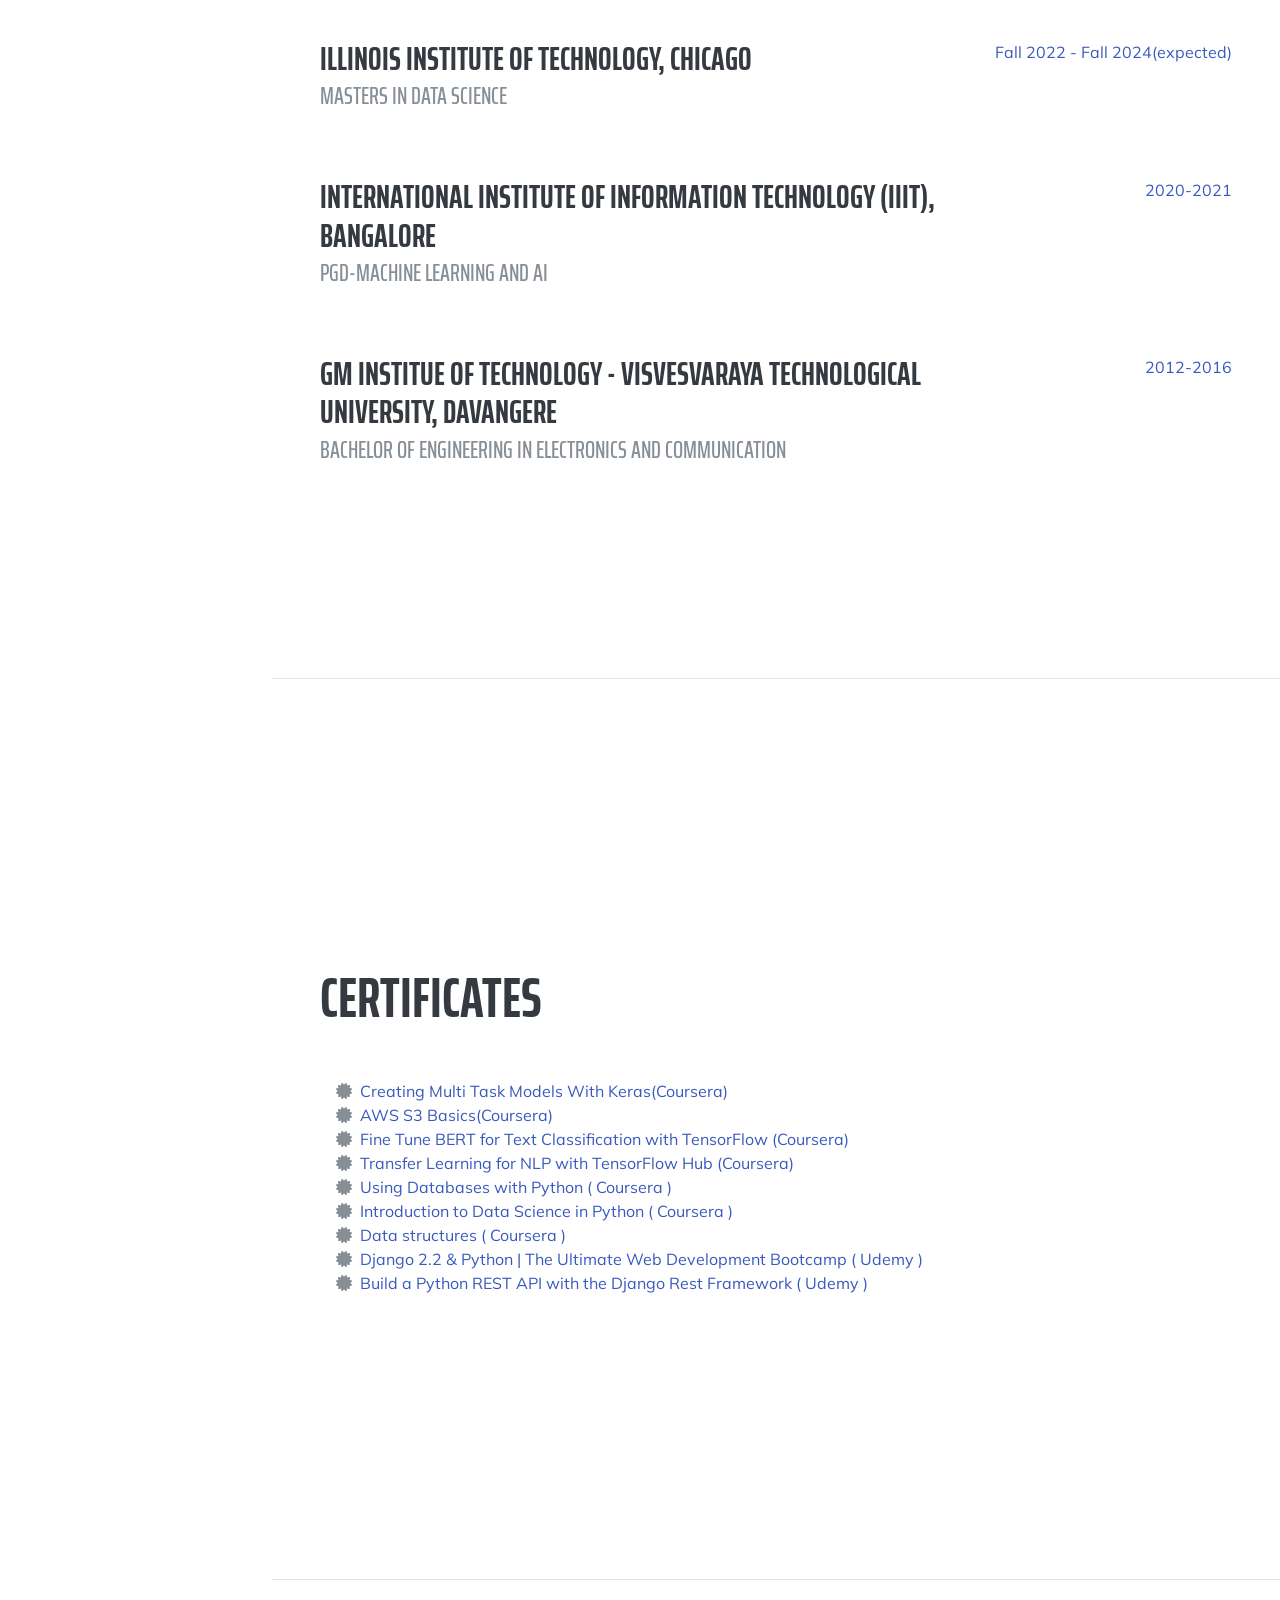
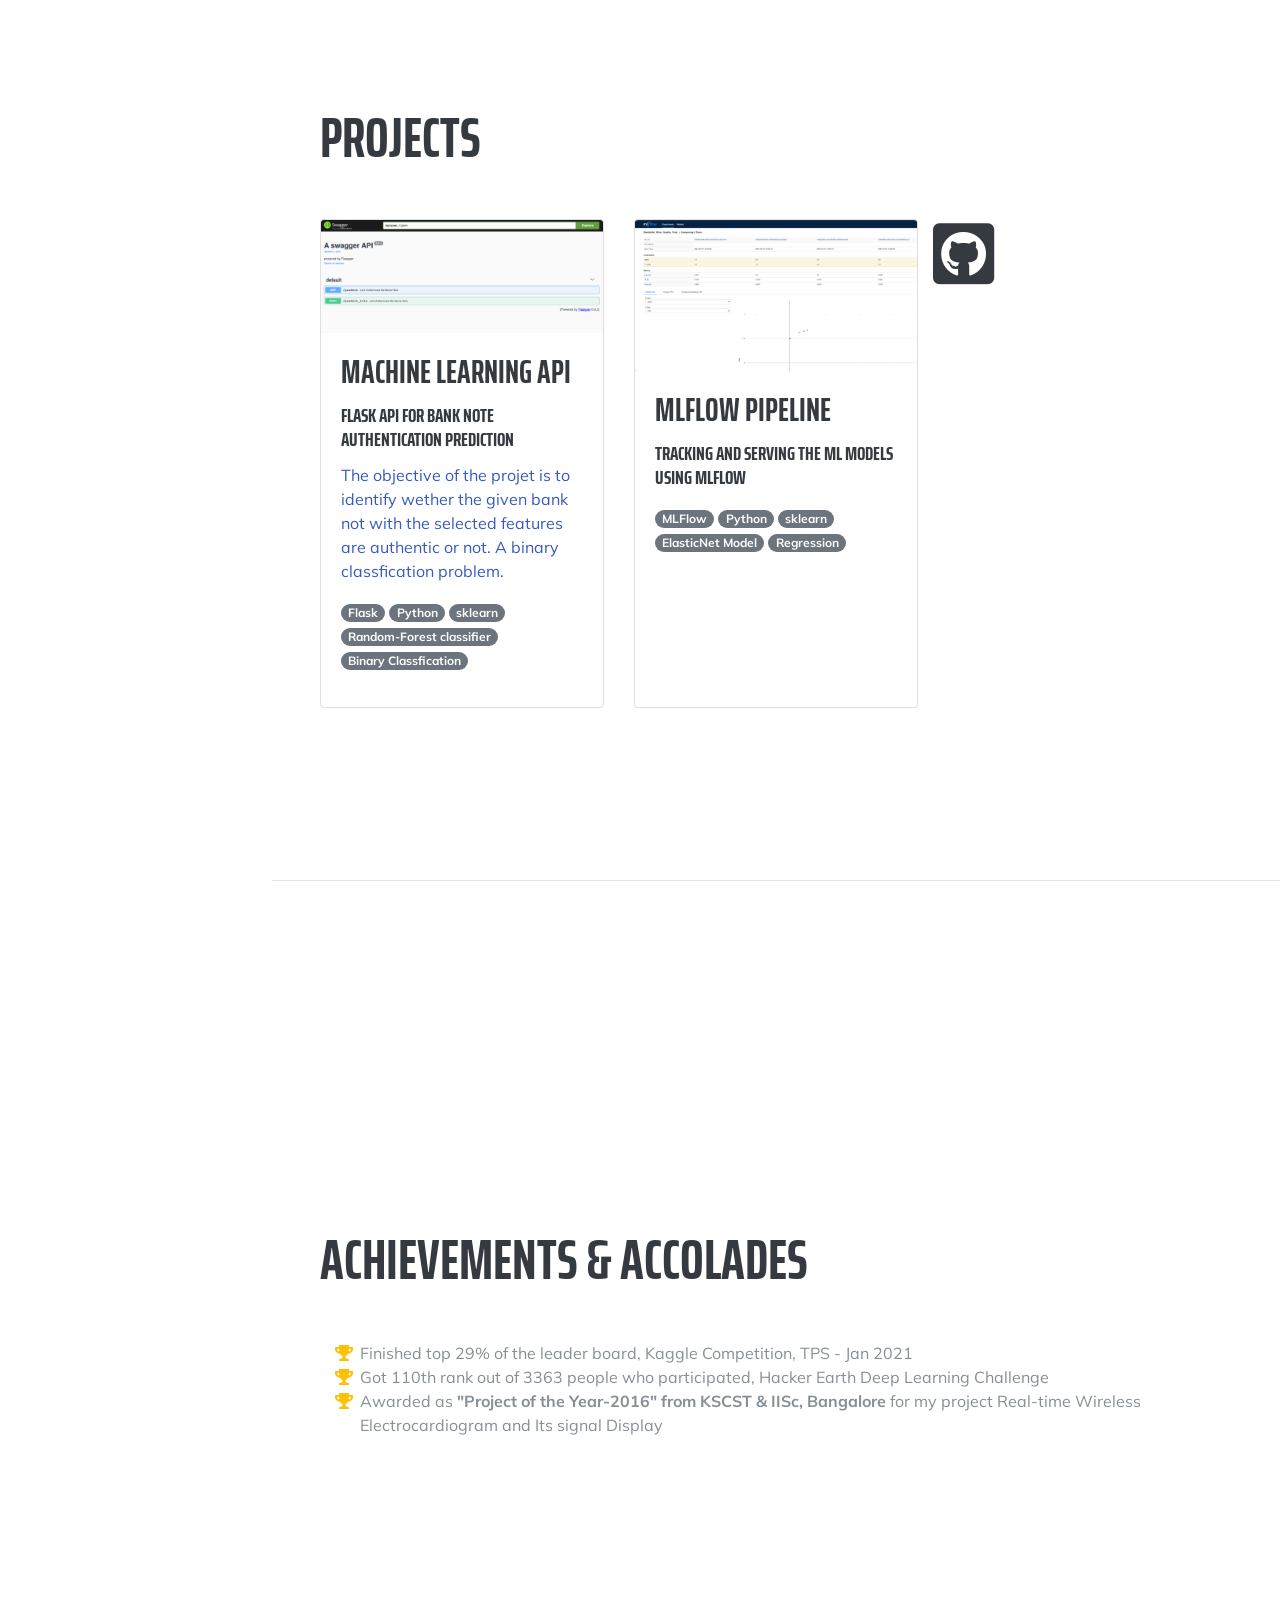
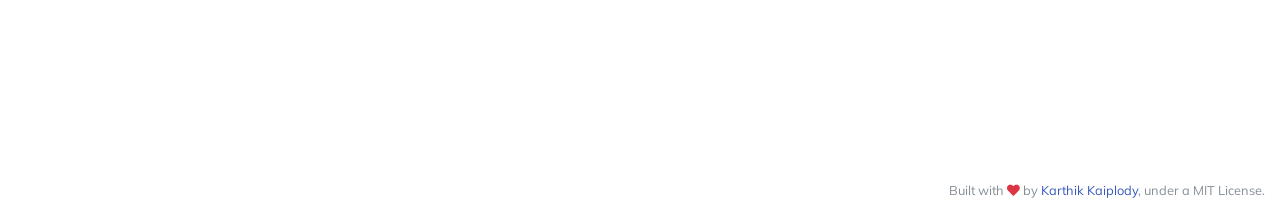
==== commit 7a343ab2: "Update index.html" ====
--- a/index.html
+++ b/index.html
@@ -30,7 +30,7 @@
     <a class="navbar-brand js-scroll-trigger" href="#page-top">
       <span class="d-block d-lg-none text-white subheading">Karthik Kaiplody</span>
       <span class="d-none d-lg-block">
-        <img class="img-fluid img-profile rounded-circle mx-auto mb-2" src="static/img/ProfilePic.JPG" alt="">
+        <img class="img-fluid img-profile rounded-circle mx-auto mb-2" src="static/img/Photo-Github.jpg" alt="">
       </span>
     </a>
     <button class="navbar-toggler" type="button" data-toggle="collapse" data-target="#navbarSupportedContent" aria-controls="navbarSupportedContent" aria-expanded="false" aria-label="Toggle navigation">
